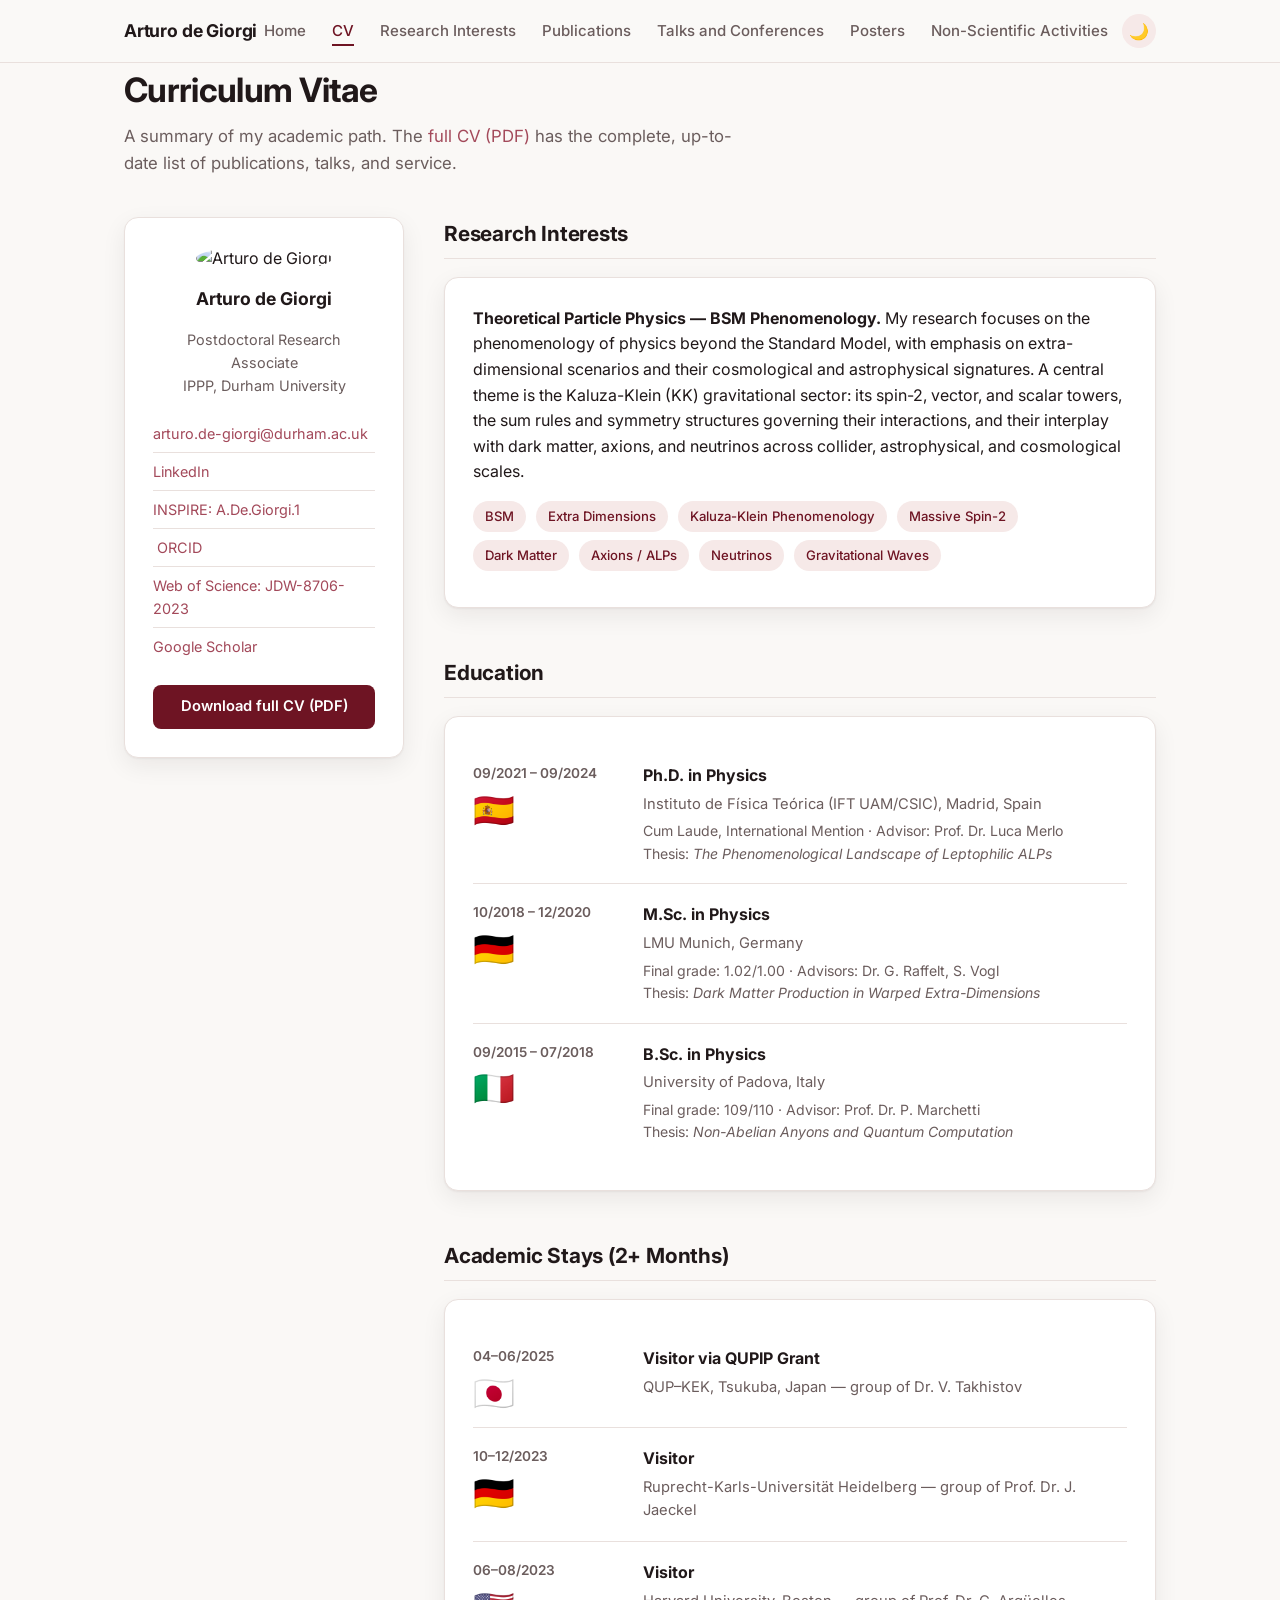
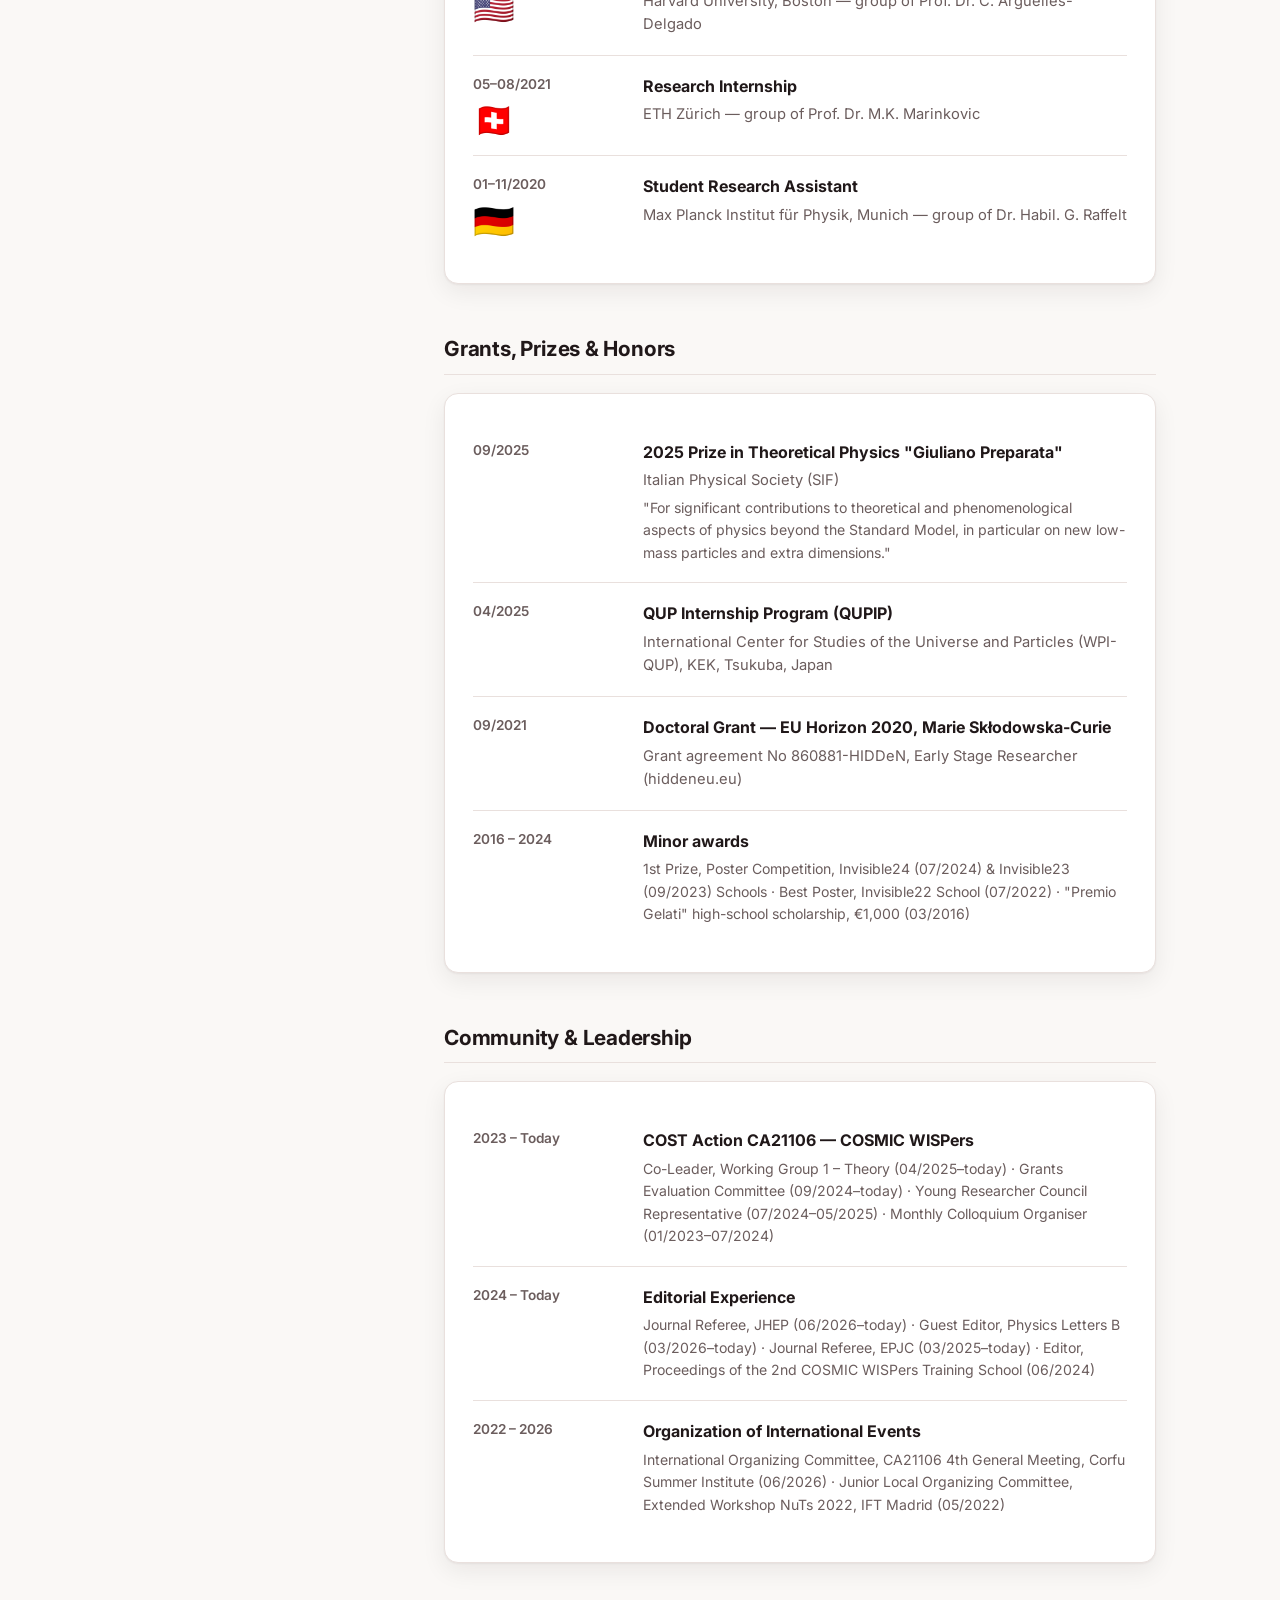
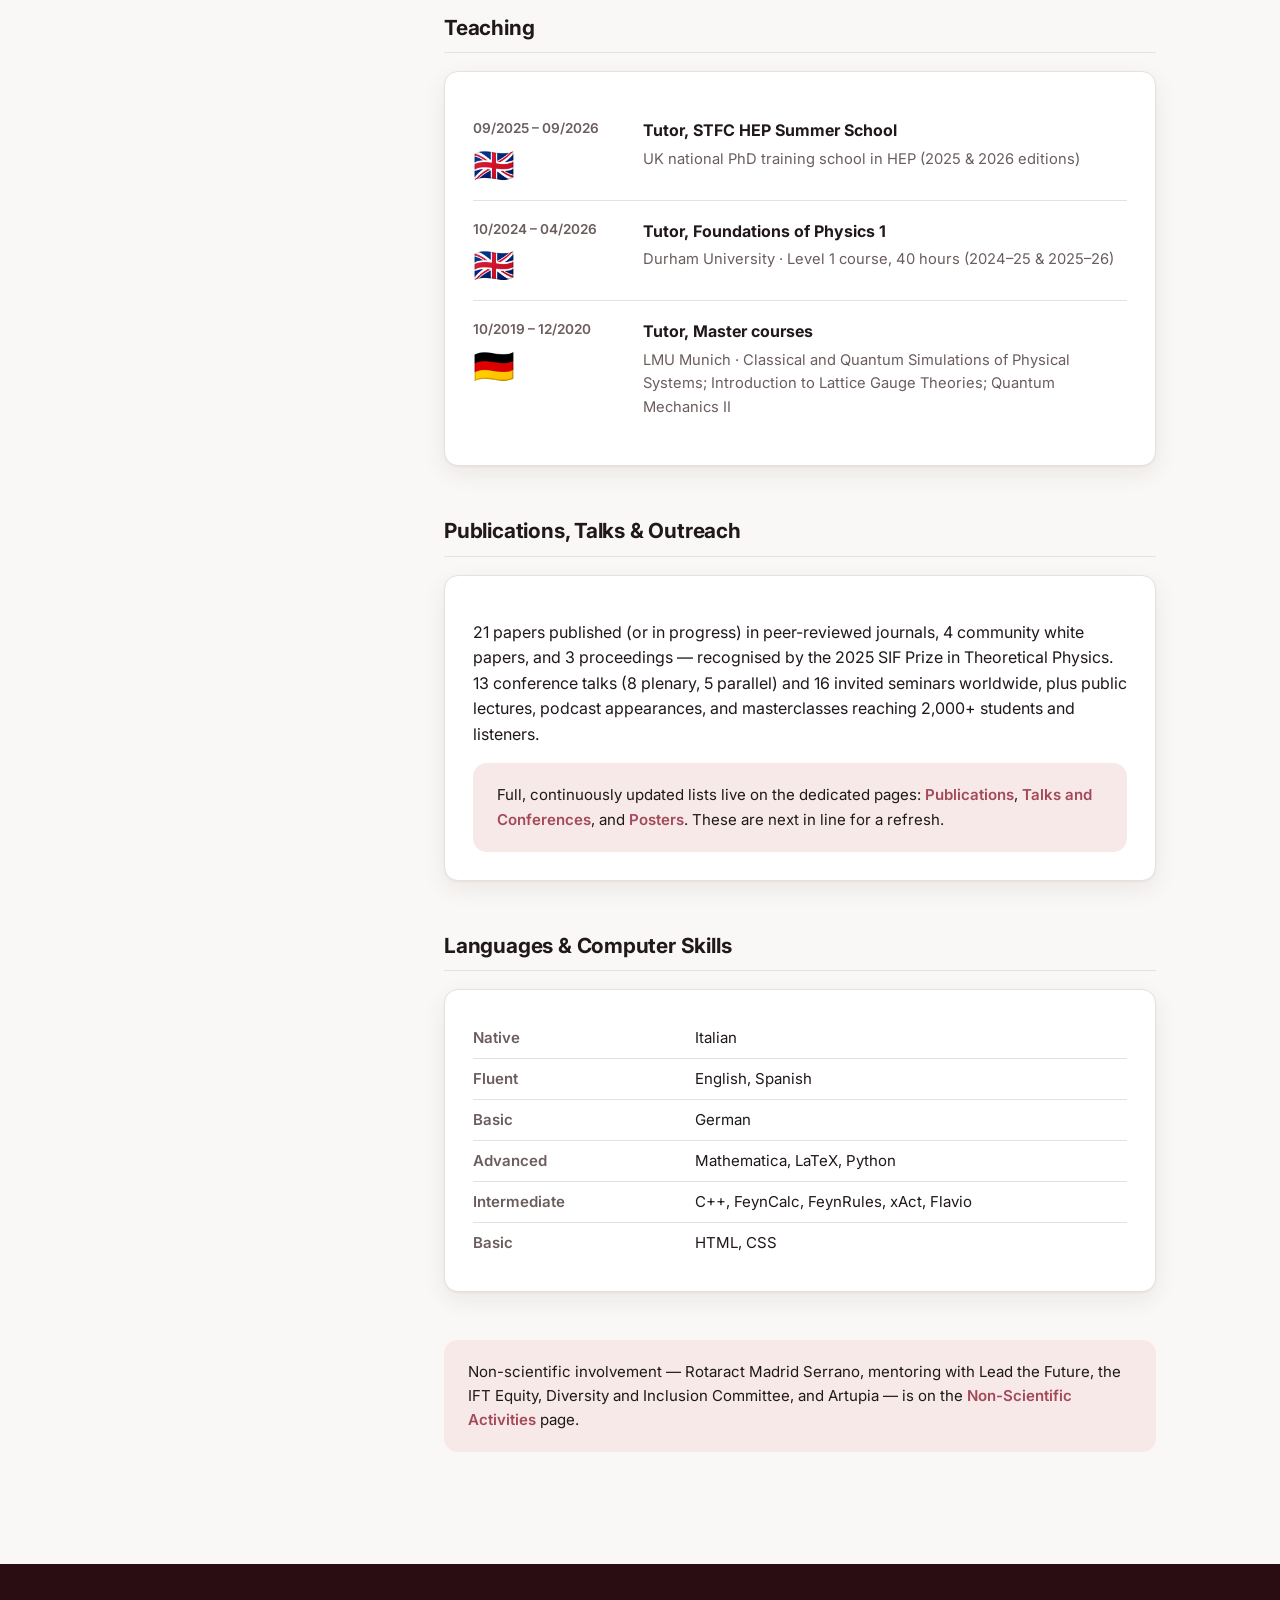
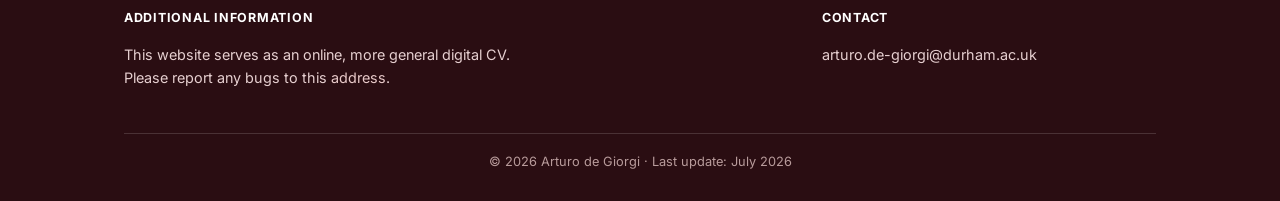
==== cv.html @ 3b22f006 "Website 2.0" ====
<!DOCTYPE html>
<html lang="en">
<head>
	<meta charset="utf-8">
	<script>(function(){try{var t=localStorage.getItem('theme')||(window.matchMedia('(prefers-color-scheme: dark)').matches?'dark':'light');document.documentElement.setAttribute('data-theme',t);}catch(e){}})();</script>
	<meta http-equiv="X-UA-Compatible" content="IE=edge">
	<meta name="viewport" content="width=device-width, initial-scale=1">
	<title>CV — Arturo de Giorgi</title>

	<link rel="preconnect" href="https://fonts.googleapis.com">
	<link rel="preconnect" href="https://fonts.gstatic.com" crossorigin>
	<link href="https://fonts.googleapis.com/css2?family=Inter:wght@400;500;600;700&display=swap" rel="stylesheet">
	<link href="./main.css" type="text/css" rel="stylesheet">
	<script src="https://kit.fontawesome.com/568a2adcad.js" crossorigin="anonymous"></script>
</head>

<body>
	<header class="site-header">
		<nav class="nav">
			<a class="nav-brand" href="./index.html">Arturo de Giorgi</a>
			<div class="nav-right">
				<ul class="nav-links">
					<li><a href="./index.html">Home</a></li>
					<li><a class="active" href="./cv.html">CV</a></li>
					<li><a href="./research_interests.html">Research Interests</a></li>
					<li><a href="./publications.html">Publications</a></li>
					<li><a href="./talks.html">Talks and Conferences</a></li>
					<li><a href="./posters.html">Posters</a></li>
					<li><a href="./hobbies.html">Non-Scientific Activities</a></li>
				</ul>
				<button class="theme-toggle" type="button" aria-label="Toggle dark mode">🌙</button>
				<button class="nav-toggle" type="button" aria-label="Toggle navigation">
					<span></span><span></span><span></span>
				</button>
			</div>
		</nav>
	</header>

	<main class="container">
		<h1 class="page-title">Curriculum Vitae</h1>
		<p class="page-subtitle">A summary of my academic path. The <a href="./Files/CV_deGiorgi.pdf" target="_blank" rel="noopener">full CV (PDF)</a> has the complete, up-to-date list of publications, talks, and service.</p>

		<div class="cv-layout">
			<!-- Sidebar -->
			<aside class="cv-sidebar">
				<div class="card">
					<img class="cv-sidebar-photo" src="./Images/deGiorgi_web.jpg" alt="Arturo de Giorgi">
					<h3>Arturo de Giorgi</h3>
					<p class="role">Postdoctoral Research Associate<br>IPPP, Durham University</p>
					<ul class="cv-links">
						<li><i class="fas fa-envelope" aria-hidden="true"></i> <a href="mailto:arturo.de-giorgi@durham.ac.uk">arturo.de-giorgi@durham.ac.uk</a></li>
						<li><i class="fab fa-linkedin-in" aria-hidden="true"></i> <a href="https://www.linkedin.com/in/arturo-de-giorgi-8a6711121/" target="_blank" rel="noopener">LinkedIn</a></li>
						<li><i class="fas fa-seedling" aria-hidden="true"></i> <a href="https://inspirehep.net/authors/1838021" target="_blank" rel="noopener">INSPIRE: A.De.Giorgi.1</a></li>
						<li><img src="https://orcid.org/sites/default/files/images/orcid_16x16.png" alt="" style="width:1em;vertical-align:-1px;"> <a href="https://orcid.org/0000-0002-9260-5466" target="_blank" rel="noopener me">ORCID</a></li>
						<li><a href="https://www.webofscience.com/wos/author/record/JDW-8706-2023" target="_blank" rel="noopener">Web of Science: JDW-8706-2023</a></li>
						<li><i class="fas fa-graduation-cap" aria-hidden="true"></i> <a href="https://scholar.google.com/citations?user=iUJl0fgAAAAJ&hl=it&oi=ao" target="_blank" rel="noopener">Google Scholar</a></li>
					</ul>
					<a class="btn" href="./Files/CV_deGiorgi.pdf" target="_blank" rel="noopener" style="width:100%;">Download full CV (PDF)</a>
				</div>
			</aside>

			<!-- Main content -->
			<div>
				<section class="section">
					<h2 class="section-title">Research Interests</h2>
					<div class="card prose">
						<p><strong>Theoretical Particle Physics — BSM Phenomenology.</strong> My research focuses on the phenomenology of physics beyond the Standard Model, with emphasis on extra-dimensional scenarios and their cosmological and astrophysical signatures. A central theme is the Kaluza-Klein (KK) gravitational sector: its spin-2, vector, and scalar towers, the sum rules and symmetry structures governing their interactions, and their interplay with dark matter, axions, and neutrinos across collider, astrophysical, and cosmological scales.</p>
						<div>
							<span class="keyword-chip">BSM</span>
							<span class="keyword-chip">Extra Dimensions</span>
							<span class="keyword-chip">Kaluza-Klein Phenomenology</span>
							<span class="keyword-chip">Massive Spin-2</span>
							<span class="keyword-chip">Dark Matter</span>
							<span class="keyword-chip">Axions / ALPs</span>
							<span class="keyword-chip">Neutrinos</span>
							<span class="keyword-chip">Gravitational Waves</span>
						</div>
					</div>
				</section>

				<section class="section">
					<h2 class="section-title">Education</h2>
					<div class="card">
						<div class="entry">
							<div class="entry-date">09/2021 – 09/2024<span class="entry-flag-big" title="Spain">🇪🇸</span></div>
							<div>
								<p class="entry-title">Ph.D. in Physics</p>
								<p class="entry-org">Instituto de Física Teórica (IFT UAM/CSIC), Madrid, Spain</p>
								<p class="entry-meta">Cum Laude, International Mention · Advisor: Prof. Dr. Luca Merlo<br>Thesis: <em>The Phenomenological Landscape of Leptophilic ALPs</em></p>
							</div>
						</div>
						<div class="entry">
							<div class="entry-date">10/2018 – 12/2020<span class="entry-flag-big" title="Germany">🇩🇪</span></div>
							<div>
								<p class="entry-title">M.Sc. in Physics</p>
								<p class="entry-org">LMU Munich, Germany</p>
								<p class="entry-meta">Final grade: 1.02/1.00 · Advisors: Dr. G. Raffelt, S. Vogl<br>Thesis: <em>Dark Matter Production in Warped Extra-Dimensions</em></p>
							</div>
						</div>
						<div class="entry">
							<div class="entry-date">09/2015 – 07/2018<span class="entry-flag-big" title="Italy">🇮🇹</span></div>
							<div>
								<p class="entry-title">B.Sc. in Physics</p>
								<p class="entry-org">University of Padova, Italy</p>
								<p class="entry-meta">Final grade: 109/110 · Advisor: Prof. Dr. P. Marchetti<br>Thesis: <em>Non-Abelian Anyons and Quantum Computation</em></p>
							</div>
						</div>
					</div>
				</section>

				<section class="section">
					<h2 class="section-title">Academic Stays (2+ Months)</h2>
					<div class="card">
						<div class="entry">
							<div class="entry-date">04–06/2025<span class="entry-flag-big" title="Japan">🇯🇵</span></div>
							<div><p class="entry-title">Visitor via QUPIP Grant</p><p class="entry-org">QUP–KEK, Tsukuba, Japan — group of Dr. V. Takhistov</p></div>
						</div>
						<div class="entry">
							<div class="entry-date">10–12/2023<span class="entry-flag-big" title="Germany">🇩🇪</span></div>
							<div><p class="entry-title">Visitor</p><p class="entry-org">Ruprecht-Karls-Universität Heidelberg — group of Prof. Dr. J. Jaeckel</p></div>
						</div>
						<div class="entry">
							<div class="entry-date">06–08/2023<span class="entry-flag-big" title="United States">🇺🇸</span></div>
							<div><p class="entry-title">Visitor</p><p class="entry-org">Harvard University, Boston — group of Prof. Dr. C. Argüelles-Delgado</p></div>
						</div>
						<div class="entry">
							<div class="entry-date">05–08/2021<span class="entry-flag-big" title="Switzerland">🇨🇭</span></div>
							<div><p class="entry-title">Research Internship</p><p class="entry-org">ETH Zürich — group of Prof. Dr. M.K. Marinkovic</p></div>
						</div>
						<div class="entry">
							<div class="entry-date">01–11/2020<span class="entry-flag-big" title="Germany">🇩🇪</span></div>
							<div><p class="entry-title">Student Research Assistant</p><p class="entry-org">Max Planck Institut für Physik, Munich — group of Dr. Habil. G. Raffelt</p></div>
						</div>
					</div>
				</section>

				<section class="section">
					<h2 class="section-title">Grants, Prizes &amp; Honors</h2>
					<div class="card">
						<div class="entry">
							<div class="entry-date">09/2025</div>
							<div>
								<p class="entry-title">2025 Prize in Theoretical Physics "Giuliano Preparata"</p>
								<p class="entry-org">Italian Physical Society (SIF)</p>
								<p class="entry-meta">"For significant contributions to theoretical and phenomenological aspects of physics beyond the Standard Model, in particular on new low-mass particles and extra dimensions."</p>
							</div>
						</div>
						<div class="entry">
							<div class="entry-date">04/2025</div>
							<div><p class="entry-title">QUP Internship Program (QUPIP)</p><p class="entry-org">International Center for Studies of the Universe and Particles (WPI-QUP), KEK, Tsukuba, Japan</p></div>
						</div>
						<div class="entry">
							<div class="entry-date">09/2021</div>
							<div><p class="entry-title">Doctoral Grant — EU Horizon 2020, Marie Skłodowska-Curie</p><p class="entry-org">Grant agreement No 860881-HIDDeN, Early Stage Researcher (hiddeneu.eu)</p></div>
						</div>
						<div class="entry">
							<div class="entry-date">2016 – 2024</div>
							<div>
								<p class="entry-title">Minor awards</p>
								<p class="entry-meta">1st Prize, Poster Competition, Invisible24 (07/2024) &amp; Invisible23 (09/2023) Schools · Best Poster, Invisible22 School (07/2022) · "Premio Gelati" high-school scholarship, €1,000 (03/2016)</p>
							</div>
						</div>
					</div>
				</section>

				<section class="section">
					<h2 class="section-title">Community &amp; Leadership</h2>
					<div class="card">
						<div class="entry">
							<div class="entry-date">2023 – Today</div>
							<div>
								<p class="entry-title">COST Action CA21106 — COSMIC WISPers</p>
								<p class="entry-meta">Co-Leader, Working Group 1 – Theory (04/2025–today) · Grants Evaluation Committee (09/2024–today) · Young Researcher Council Representative (07/2024–05/2025) · Monthly Colloquium Organiser (01/2023–07/2024)</p>
							</div>
						</div>
						<div class="entry">
							<div class="entry-date">2024 – Today</div>
							<div>
								<p class="entry-title">Editorial Experience</p>
								<p class="entry-meta">Journal Referee, JHEP (06/2026–today) · Guest Editor, Physics Letters B (03/2026–today) · Journal Referee, EPJC (03/2025–today) · Editor, Proceedings of the 2nd COSMIC WISPers Training School (06/2024)</p>
							</div>
						</div>
						<div class="entry">
							<div class="entry-date">2022 – 2026</div>
							<div>
								<p class="entry-title">Organization of International Events</p>
								<p class="entry-meta">International Organizing Committee, CA21106 4th General Meeting, Corfu Summer Institute (06/2026) · Junior Local Organizing Committee, Extended Workshop NuTs 2022, IFT Madrid (05/2022)</p>
							</div>
						</div>
					</div>
				</section>

				<section class="section">
					<h2 class="section-title">Teaching</h2>
					<div class="card">
						<div class="entry">
							<div class="entry-date">09/2025 – 09/2026<span class="entry-flag-big" title="United Kingdom">🇬🇧</span></div>
							<div><p class="entry-title">Tutor, STFC HEP Summer School</p><p class="entry-org">UK national PhD training school in HEP (2025 &amp; 2026 editions)</p></div>
						</div>
						<div class="entry">
							<div class="entry-date">10/2024 – 04/2026<span class="entry-flag-big" title="United Kingdom">🇬🇧</span></div>
							<div><p class="entry-title">Tutor, Foundations of Physics 1</p><p class="entry-org">Durham University · Level 1 course, 40 hours (2024–25 &amp; 2025–26)</p></div>
						</div>
						<div class="entry">
							<div class="entry-date">10/2019 – 12/2020<span class="entry-flag-big" title="Germany">🇩🇪</span></div>
							<div><p class="entry-title">Tutor, Master courses</p><p class="entry-org">LMU Munich · Classical and Quantum Simulations of Physical Systems; Introduction to Lattice Gauge Theories; Quantum Mechanics II</p></div>
						</div>
					</div>
				</section>

				<section class="section">
					<h2 class="section-title">Publications, Talks &amp; Outreach</h2>
					<div class="card">
						<p class="prose" style="margin-bottom:16px;">21 papers published (or in progress) in peer-reviewed journals, 4 community white papers, and 3 proceedings — recognised by the 2025 SIF Prize in Theoretical Physics. 13 conference talks (8 plenary, 5 parallel) and 16 invited seminars worldwide, plus public lectures, podcast appearances, and masterclasses reaching 2,000+ students and listeners.</p>
						<div class="callout">
							Full, continuously updated lists live on the dedicated pages: <a href="./publications.html">Publications</a>, <a href="./talks.html">Talks and Conferences</a>, and <a href="./posters.html">Posters</a>. These are next in line for a refresh.
						</div>
					</div>
				</section>

				<section class="section">
					<h2 class="section-title">Languages &amp; Computer Skills</h2>
					<div class="card">
						<table class="fact-table">
							<tr><td>Native</td><td>Italian</td></tr>
							<tr><td>Fluent</td><td>English, Spanish</td></tr>
							<tr><td>Basic</td><td>German</td></tr>
							<tr><td>Advanced</td><td>Mathematica, LaTeX, Python</td></tr>
							<tr><td>Intermediate</td><td>C++, FeynCalc, FeynRules, xAct, Flavio</td></tr>
							<tr><td>Basic</td><td>HTML, CSS</td></tr>
						</table>
					</div>
				</section>

				<section class="section">
					<div class="callout">
						Non-scientific involvement — Rotaract Madrid Serrano, mentoring with Lead the Future, the IFT Equity, Diversity and Inclusion Committee, and Artupia — is on the <a href="./hobbies.html">Non-Scientific Activities</a> page.
					</div>
				</section>
			</div>
		</div>
	</main>

	<footer class="site-footer">
		<div class="container">
			<div class="footer-grid">
				<div>
					<h6>Additional Information</h6>
					<p>This website serves as an online, more general digital CV.<br>Please report any bugs to this <a href="mailto:arturo.de-giorgi@durham.ac.uk">address</a>.</p>
				</div>
				<div>
					<h6>Contact</h6>
					<p>arturo.de-giorgi@durham.ac.uk</p>
				</div>
			</div>
			<div class="footer-bottom">
				© 2026 Arturo de Giorgi · Last update: July 2026
			</div>
		</div>
	</footer>

	<script src="./script.js"></script>
</body>
</html>
---- main.css ----
/* ============================================================
   main.css — shared stylesheet for the whole site.
   Palette: dark, elegant oxblood/wine red on a warm ivory base.
   ============================================================ */

:root {
  --bg: #faf8f6;
  --surface: #ffffff;
  --text: #201819;
  --text-muted: #6b5d5d;
  --border: #e9e0dd;
  --accent: #6e1423;
  --accent-2: #a3495a;
  --accent-soft: #f6e9e8;
  --footer-bg: #2a0d12;
  --footer-text: #e6cfd0;
  --header-bg: rgba(250, 249, 247, 0.92);
  --radius: 14px;
  --shadow: 0 1px 2px rgba(30, 15, 15, 0.05), 0 8px 24px rgba(30, 15, 15, 0.07);
  --max-width: 1080px;
  --font: "Inter", -apple-system, BlinkMacSystemFont, "Segoe UI", Roboto, Helvetica, Arial, sans-serif;
}

/* Dark mode — same oxblood identity, inverted surfaces, brighter accent for contrast */
[data-theme="dark"] {
  --bg: #18110f;
  --surface: #251c1a;
  --text: #f2e8e6;
  --text-muted: #b9a5a2;
  --border: #3d2c2a;
  --accent: #cf4d63;
  --accent-2: #dd8c96;
  --accent-soft: #3a2428;
  --footer-bg: #0d0908;
  --footer-text: #d9b8ba;
  --header-bg: rgba(24, 17, 15, 0.92);
  --shadow: 0 1px 2px rgba(0, 0, 0, 0.5), 0 8px 24px rgba(0, 0, 0, 0.55);
}

* {
  box-sizing: border-box;
}

html {
  scroll-behavior: smooth;
}

body {
  margin: 0;
  font-family: var(--font);
  background: var(--bg);
  color: var(--text);
  line-height: 1.6;
  -webkit-font-smoothing: antialiased;
  transition: background-color 0.2s ease, color 0.2s ease;
}

a {
  color: var(--accent-2);
  text-decoration: none;
}
a:hover {
  color: var(--accent);
  text-decoration: underline;
}

img {
  max-width: 100%;
}

.container {
  max-width: var(--max-width);
  margin: 0 auto;
  padding: 0 24px;
}

/* ---------------- Header / Nav ---------------- */
.site-header {
  position: sticky;
  top: 0;
  z-index: 50;
  background: var(--header-bg);
  backdrop-filter: saturate(180%) blur(8px);
  border-bottom: 1px solid var(--border);
}

.nav-right {
  display: flex;
  align-items: center;
  gap: 14px;
}

.theme-toggle {
  background: var(--accent-soft);
  color: var(--accent);
  border: none;
  border-radius: 50%;
  width: 34px;
  height: 34px;
  font-size: 1rem;
  cursor: pointer;
  display: flex;
  align-items: center;
  justify-content: center;
  transition: background-color 0.2s ease;
}
.theme-toggle:hover {
  background: var(--accent);
  color: #fff;
}

.nav {
  display: flex;
  align-items: center;
  justify-content: space-between;
  max-width: var(--max-width);
  margin: 0 auto;
  padding: 14px 24px;
}

.nav-brand {
  font-weight: 700;
  font-size: 1.1rem;
  color: var(--text);
  letter-spacing: -0.01em;
}
.nav-brand:hover {
  color: var(--accent);
  text-decoration: none;
}

.nav-toggle {
  display: none;
  background: none;
  border: none;
  cursor: pointer;
  padding: 6px;
}
.nav-toggle span {
  display: block;
  width: 22px;
  height: 2px;
  background: var(--text);
  margin: 4px 0;
  transition: transform 0.2s ease, opacity 0.2s ease;
}

.nav-links {
  display: flex;
  align-items: center;
  gap: 26px;
  list-style: none;
  margin: 0;
  padding: 0;
}

.nav-links a {
  color: var(--text-muted);
  font-size: 0.94rem;
  font-weight: 500;
  padding: 4px 0;
  border-bottom: 2px solid transparent;
}
.nav-links a:hover {
  color: var(--text);
  text-decoration: none;
}
.nav-links a.active {
  color: var(--accent);
  border-bottom-color: var(--accent);
}

@media (max-width: 800px) {
  .nav-toggle {
    display: block;
  }
  .nav-links {
    position: absolute;
    top: 100%;
    left: 0;
    right: 0;
    background: var(--surface);
    border-bottom: 1px solid var(--border);
    flex-direction: column;
    align-items: flex-start;
    gap: 0;
    max-height: 0;
    overflow: hidden;
    transition: max-height 0.25s ease;
  }
  .nav-links.open {
    max-height: 480px;
  }
  .nav-links li {
    width: 100%;
  }
  .nav-links a {
    display: block;
    width: 100%;
    padding: 14px 24px;
    border-bottom: 1px solid var(--border);
    border-left: 2px solid transparent;
  }
  .nav-links a.active {
    border-left-color: var(--accent);
    border-bottom-color: var(--border);
  }
}

/* ---------------- Page shell ---------------- */
main {
  padding: 48px 0 80px;
}

.page-title {
  font-size: 2.1rem;
  font-weight: 700;
  letter-spacing: -0.02em;
  margin: 0 0 6px;
}
.page-subtitle {
  color: var(--text-muted);
  font-size: 1.05rem;
  margin: 0 0 40px;
  max-width: 640px;
}

.section {
  margin-bottom: 48px;
}
.section-title {
  font-size: 1.3rem;
  font-weight: 700;
  letter-spacing: -0.01em;
  margin: 0 0 18px;
  padding-bottom: 8px;
  border-bottom: 1px solid var(--border);
}

.card {
  background: var(--surface);
  border: 1px solid var(--border);
  border-radius: var(--radius);
  box-shadow: var(--shadow);
  padding: 28px;
}

/* ---------------- Hero (Home) ---------------- */
.hero {
  display: grid;
  grid-template-columns: 220px 1fr;
  gap: 40px;
  align-items: start;
  margin-bottom: 56px;
}

.hero-photo {
  width: 200px;
  height: 200px;
  border-radius: 50%;
  object-fit: cover;
  border: 4px solid var(--surface);
  box-shadow: var(--shadow);
}

.hero-name {
  font-size: 2.3rem;
  font-weight: 700;
  letter-spacing: -0.02em;
  margin: 0 0 4px;
}
.hero-role {
  color: var(--accent-2);
  font-weight: 600;
  font-size: 1.05rem;
  margin: 0 0 18px;
}

.chip-list {
  display: flex;
  flex-wrap: wrap;
  gap: 10px;
  list-style: none;
  padding: 0;
  margin: 0 0 22px;
}
.chip-list li a,
.chip {
  display: inline-flex;
  align-items: center;
  gap: 6px;
  background: var(--accent-soft);
  color: var(--accent);
  border-radius: 999px;
  padding: 6px 14px;
  font-size: 0.86rem;
  font-weight: 500;
}
.chip-list li a:hover {
  background: var(--accent);
  color: #fff;
  text-decoration: none;
}

.btn {
  display: inline-block;
  background: var(--accent);
  color: #fff;
  padding: 10px 20px;
  border-radius: 8px;
  font-weight: 600;
  font-size: 0.92rem;
}
.btn:hover {
  background: var(--text);
  color: #fff;
  text-decoration: none;
}
.btn-outline {
  background: transparent;
  color: var(--accent);
  border: 1px solid var(--accent);
}
.btn-outline:hover {
  background: var(--accent);
  color: #fff;
}

/* ---------------- News strip (Home) ---------------- */
.news-strip {
  display: flex;
  gap: 14px;
  overflow-x: auto;
  padding: 4px 2px 16px;
  margin-bottom: 4px;
  scroll-snap-type: x proximity;
}
.news-item {
  flex: 0 0 auto;
  width: 250px;
  background: var(--surface);
  border: 1px solid var(--border);
  border-radius: 12px;
  padding: 14px 16px;
  box-shadow: var(--shadow);
  scroll-snap-align: start;
}
.news-date {
  color: var(--accent-2);
  font-weight: 700;
  font-size: 0.72rem;
  text-transform: uppercase;
  letter-spacing: 0.05em;
  margin: 0 0 6px;
}
.news-text {
  font-size: 0.88rem;
  line-height: 1.45;
  margin: 0;
}

@media (max-width: 680px) {
  .hero {
    grid-template-columns: 1fr;
    text-align: center;
  }
  .hero-photo {
    margin: 0 auto;
  }
  .chip-list {
    justify-content: center;
  }
}

/* Keyword chips (research interests) */
.keyword-chip {
  display: inline-block;
  background: var(--accent-soft);
  color: var(--accent);
  border-radius: 999px;
  padding: 5px 12px;
  font-size: 0.82rem;
  font-weight: 500;
  margin: 0 6px 8px 0;
}

/* ---------------- Journey timeline (replaces the old map) ---------------- */
.journey {
  list-style: none;
  margin: 0;
  padding: 0;
  position: relative;
}
.journey::before {
  content: "";
  position: absolute;
  left: 27px;
  top: 8px;
  bottom: 8px;
  width: 2px;
  background: var(--border);
}
.journey-item {
  display: flex;
  gap: 20px;
  position: relative;
  padding-bottom: 28px;
}
.journey-item:last-child {
  padding-bottom: 0;
}
.journey-flag {
  flex: 0 0 56px;
  width: 56px;
  height: 56px;
  border-radius: 50%;
  background: var(--surface);
  border: 2px solid var(--accent);
  display: flex;
  align-items: center;
  justify-content: center;
  font-size: 1.6rem;
  box-shadow: var(--shadow);
  z-index: 1;
}
.journey-body {
  flex: 1;
  background: var(--surface);
  border: 1px solid var(--border);
  border-radius: var(--radius);
  padding: 14px 20px;
  box-shadow: var(--shadow);
}
.journey-date {
  color: var(--accent-2);
  font-weight: 700;
  font-size: 0.76rem;
  text-transform: uppercase;
  letter-spacing: 0.05em;
  margin: 0 0 4px;
}
.journey-place {
  font-weight: 700;
  font-size: 1.02rem;
  margin: 0 0 3px;
}
.journey-desc {
  color: var(--text-muted);
  font-size: 0.9rem;
  margin: 0;
}
.journey-item.current .journey-flag {
  background: var(--accent);
  border-color: var(--accent);
}
.journey-current-badge {
  display: inline-block;
  background: var(--accent);
  color: #fff;
  font-size: 0.68rem;
  font-weight: 700;
  letter-spacing: 0.04em;
  text-transform: uppercase;
  border-radius: 999px;
  padding: 2px 9px;
  margin-left: 8px;
  vertical-align: middle;
}
.map-note {
  color: var(--text-muted);
  font-size: 0.88rem;
  margin-top: 10px;
}
@media (max-width: 560px) {
  .journey-flag {
    flex-basis: 44px;
    width: 44px;
    height: 44px;
    font-size: 1.25rem;
  }
  .journey::before {
    left: 21px;
  }
}

/* ---------------- Journey + footprint two-column layout ---------------- */
.journey-grid {
  display: grid;
  grid-template-columns: 1.15fr 1fr;
  gap: 32px;
  align-items: start;
}
@media (max-width: 860px) {
  .journey-grid {
    grid-template-columns: 1fr;
  }
}

.bubble-panel {
  background: var(--surface);
  border: 1px solid var(--border);
  border-radius: var(--radius);
  box-shadow: var(--shadow);
  padding: 24px;
  position: sticky;
  top: 90px;
}
@media (max-width: 860px) {
  .bubble-panel {
    position: static;
  }
}
.bubble-panel h3 {
  margin: 0 0 4px;
  font-size: 1.05rem;
  font-weight: 700;
}
.bubble-caption {
  color: var(--text-muted);
  font-size: 0.85rem;
  margin: 0 0 20px;
}
.bubble-cloud {
  display: flex;
  flex-wrap: wrap;
  align-items: center;
  justify-content: center;
  gap: 12px;
  padding: 6px 0 4px;
}
.bubble {
  border-radius: 50%;
  display: flex;
  flex-direction: column;
  align-items: center;
  justify-content: center;
  color: #fff;
  text-align: center;
  box-shadow: var(--shadow);
  flex-shrink: 0;
}
.bubble-flag {
  font-size: 1.2em;
  line-height: 1;
}
.bubble-count {
  font-size: 0.7rem;
  font-weight: 700;
  opacity: 0.9;
  margin-top: 1px;
}
.bubble-footnote {
  color: var(--text-muted);
  font-size: 0.8rem;
  margin: 18px 0 0;
}

/* ---------------- CV layout ---------------- */
.cv-layout {
  display: grid;
  grid-template-columns: 280px 1fr;
  gap: 40px;
  align-items: start;
}

.cv-sidebar {
  position: sticky;
  top: 90px;
}

.cv-sidebar .card {
  text-align: center;
}
.cv-sidebar-photo {
  width: 140px;
  height: 140px;
  border-radius: 50%;
  object-fit: cover;
  margin-bottom: 14px;
}
.cv-sidebar h3 {
  margin: 0 0 2px;
  font-size: 1.1rem;
}
.cv-sidebar .role {
  color: var(--text-muted);
  font-size: 0.9rem;
  margin-bottom: 18px;
}
.cv-links {
  list-style: none;
  padding: 0;
  margin: 0 0 20px;
  text-align: left;
}
.cv-links li {
  padding: 7px 0;
  border-bottom: 1px solid var(--border);
  font-size: 0.9rem;
}
.cv-links li:last-child {
  border-bottom: none;
}

@media (max-width: 900px) {
  .cv-layout {
    grid-template-columns: 1fr;
  }
  .cv-sidebar {
    position: static;
  }
}

/* Timeline entries (education, stays, teaching...) */
.entry {
  display: grid;
  grid-template-columns: 150px 1fr;
  gap: 20px;
  padding: 18px 0;
  border-bottom: 1px solid var(--border);
}
.entry:last-child {
  border-bottom: none;
}
.entry-date {
  display: flex;
  flex-direction: column;
  align-items: flex-start;
  gap: 8px;
  color: var(--text-muted);
  font-size: 0.85rem;
  font-weight: 600;
  white-space: nowrap;
}
.entry-title {
  margin: 0 0 4px;
  font-weight: 700;
  font-size: 1rem;
}
.entry-org {
  margin: 0;
  color: var(--text-muted);
  font-size: 0.92rem;
}
.entry-meta {
  margin: 4px 0 0;
  font-size: 0.88rem;
  color: var(--text-muted);
}
.entry-flag-big {
  font-size: 2.1rem;
  line-height: 1;
}
@media (max-width: 620px) {
  .entry-date {
    flex-direction: row;
    align-items: center;
    gap: 10px;
  }
  .entry-flag-big {
    font-size: 1.6rem;
  }
}
.section-intro {
  color: var(--text-muted);
  font-size: 0.92rem;
  margin: -10px 0 16px;
  max-width: 640px;
}

@media (max-width: 620px) {
  .entry {
    grid-template-columns: 1fr;
    gap: 4px;
  }
}

/* Simple two-column fact table (languages, skills) */
.fact-table {
  width: 100%;
  border-collapse: collapse;
}
.fact-table td {
  padding: 8px 0;
  border-bottom: 1px solid var(--border);
  font-size: 0.94rem;
  vertical-align: top;
}
.fact-table td:first-child {
  width: 34%;
  color: var(--text-muted);
  font-weight: 600;
}
.fact-table tr:last-child td {
  border-bottom: none;
}

.callout {
  background: var(--accent-soft);
  border-radius: var(--radius);
  padding: 20px 24px;
  font-size: 0.94rem;
}
.callout a {
  font-weight: 600;
}

.prose p {
  margin: 0 0 16px;
}
.prose p:last-child {
  margin-bottom: 0;
}

/* ---------------- Footer ---------------- */
.site-footer {
  background: var(--footer-bg);
  color: var(--footer-text);
  padding: 44px 0 28px;
  margin-top: 64px;
}
.site-footer h6 {
  text-transform: uppercase;
  letter-spacing: 0.06em;
  font-size: 0.78rem;
  color: #fff;
  margin: 0 0 10px;
}
.site-footer a {
  color: #e8c9c9;
}
.site-footer a:hover {
  color: #fff;
}
.footer-grid {
  display: grid;
  grid-template-columns: 2fr 1fr;
  gap: 30px;
  font-size: 0.9rem;
}
.footer-bottom {
  border-top: 1px solid rgba(255, 255, 255, 0.15);
  margin-top: 30px;
  padding-top: 18px;
  font-size: 0.8rem;
  color: #b89b9b;
  text-align: center;
}

@media (max-width: 620px) {
  .footer-grid {
    grid-template-columns: 1fr;
  }
}

/* ---------------- Topic cards (Research Interests) ---------------- */
.topic-card {
  display: grid;
  grid-template-columns: 140px 1fr;
  gap: 24px;
  align-items: start;
}
.topic-card img {
  width: 140px;
  height: 140px;
  object-fit: cover;
  border-radius: 10px;
}
@media (max-width: 620px) {
  .topic-card {
    grid-template-columns: 1fr;
  }
  .topic-card img {
    width: 100%;
    height: 160px;
  }
}

details.more {
  margin-top: 10px;
}
details.more summary {
  cursor: pointer;
  color: var(--accent-2);
  font-weight: 600;
  font-size: 0.9rem;
  list-style: none;
}
details.more summary::-webkit-details-marker {
  display: none;
}
details.more summary:hover {
  color: var(--accent);
}
details.more summary::after {
  content: " +";
}
details.more[open] summary::after {
  content: " -";
}
details.more p {
  margin-top: 10px;
}

/* ---------------- Publication / talk list items ---------------- */
.pub-list {
  list-style: none;
  margin: 0;
  padding: 0;
  counter-reset: pub;
}
.pub-item {
  padding: 18px 0;
  border-bottom: 1px solid var(--border);
}
.pub-item:last-child {
  border-bottom: none;
}
.pub-title {
  font-weight: 700;
  font-size: 0.98rem;
  margin: 0 0 4px;
}
.pub-authors {
  color: var(--text-muted);
  font-size: 0.88rem;
  margin: 0 0 4px;
}
.pub-meta {
  color: var(--text-muted);
  font-size: 0.86rem;
  margin: 0;
}
.pub-meta a {
  font-weight: 600;
}

/* Posters */
.poster-grid {
  display: grid;
  grid-template-columns: 1fr 1fr;
  gap: 24px;
}
.poster-grid embed {
  width: 100%;
  height: 560px;
  border-radius: 10px;
  border: 1px solid var(--border);
}
@media (max-width: 780px) {
  .poster-grid {
    grid-template-columns: 1fr;
  }
}
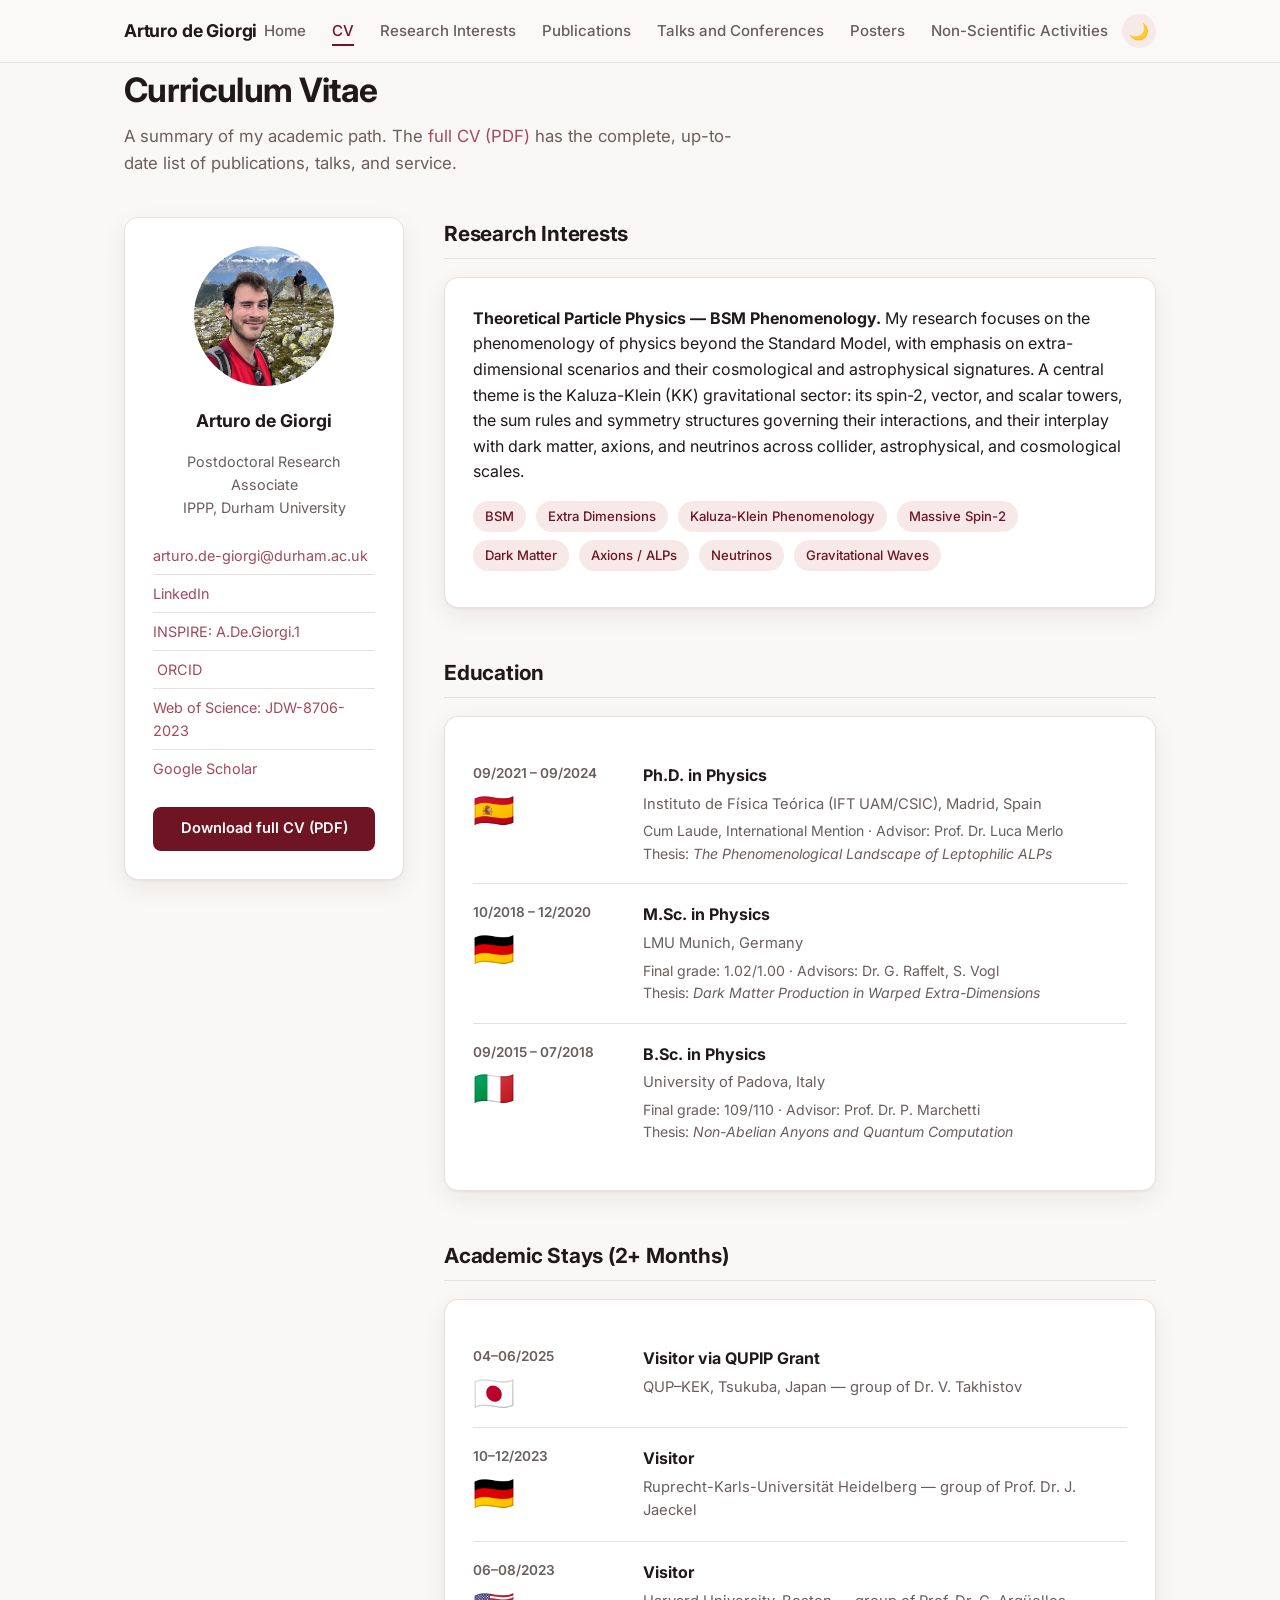
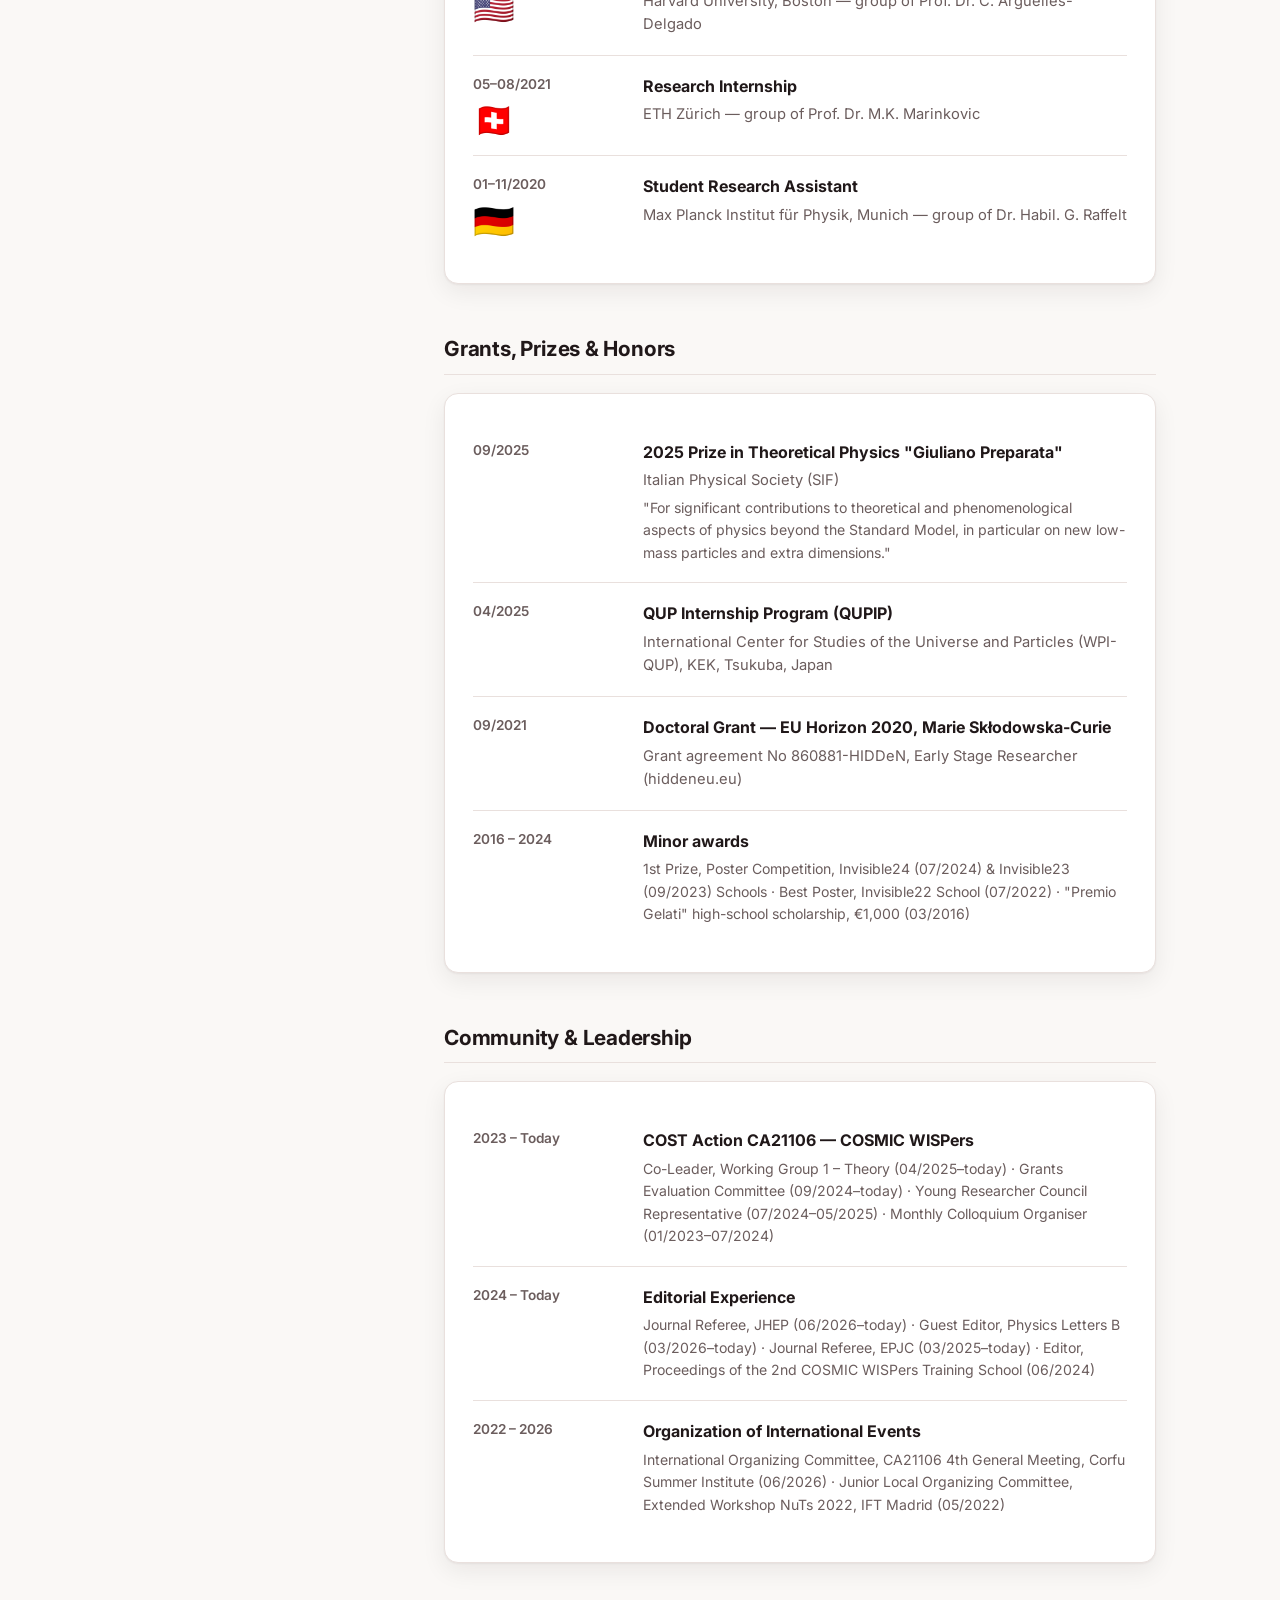
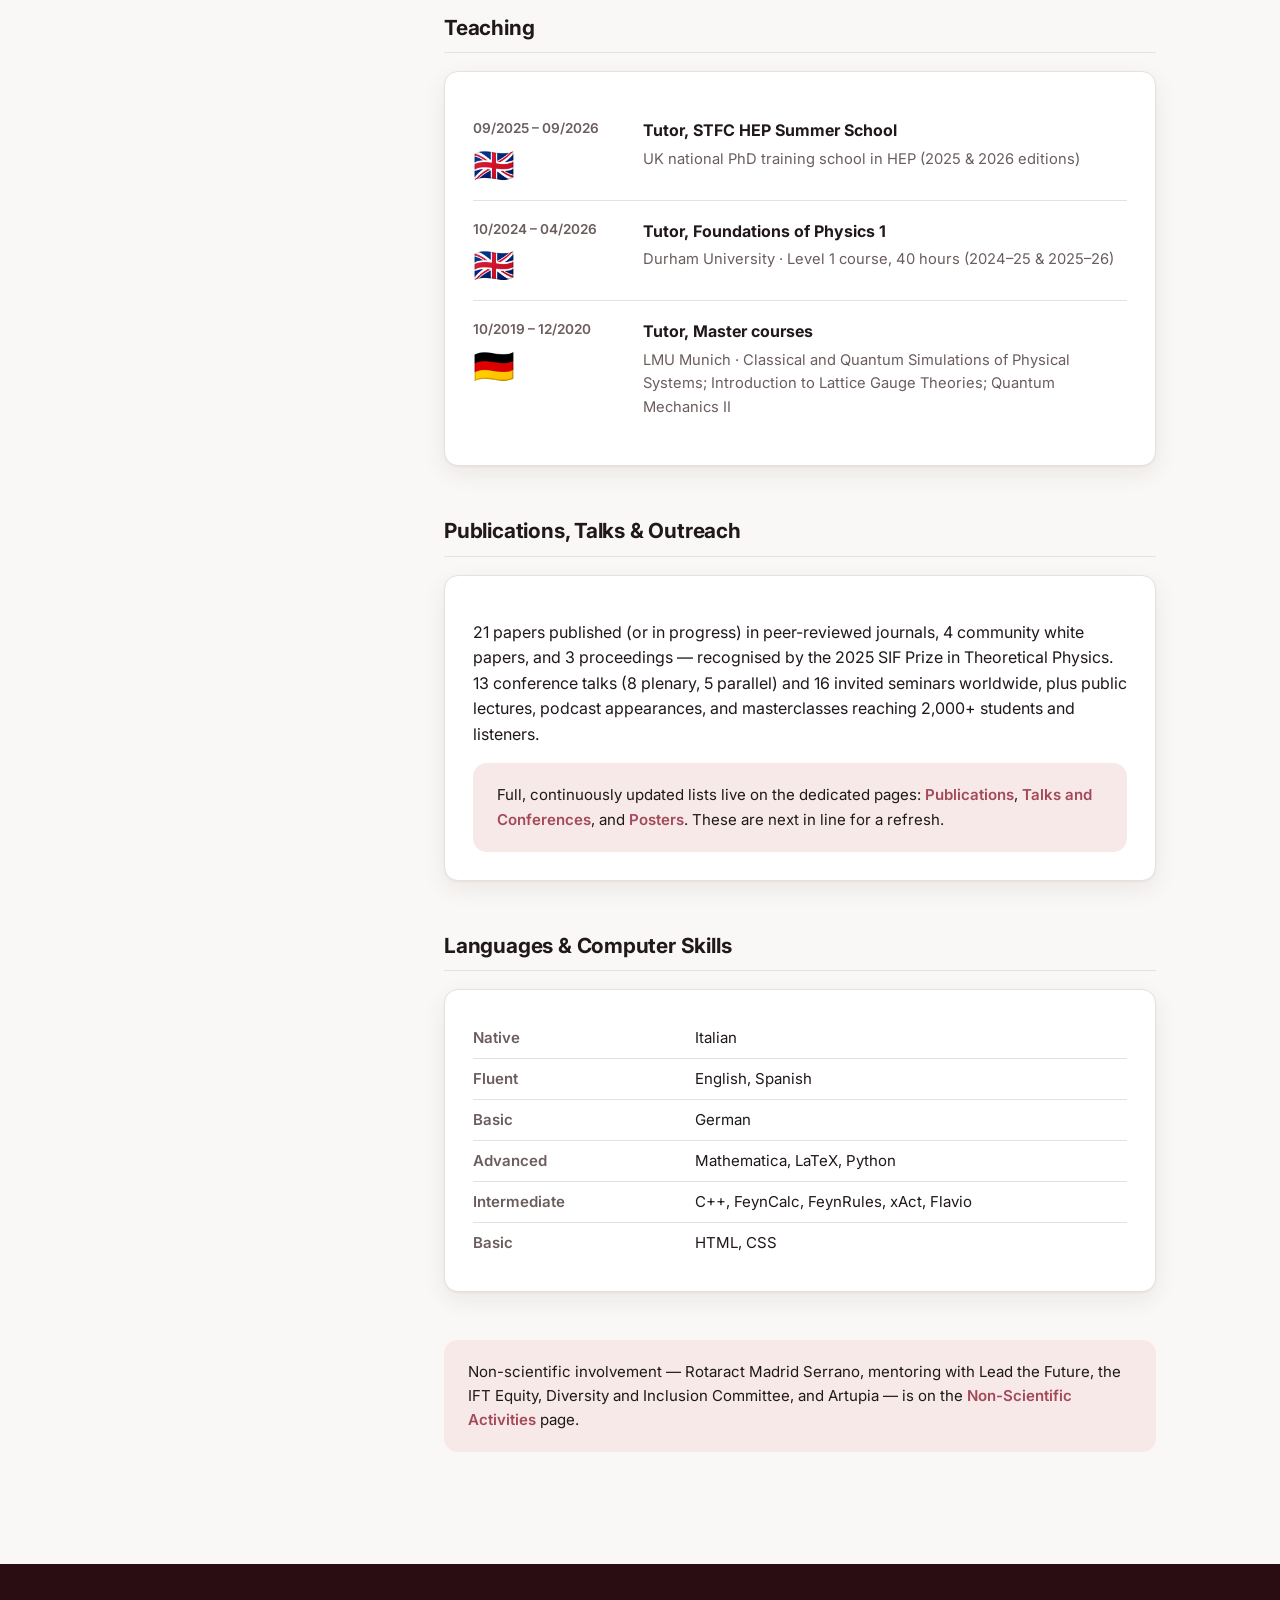
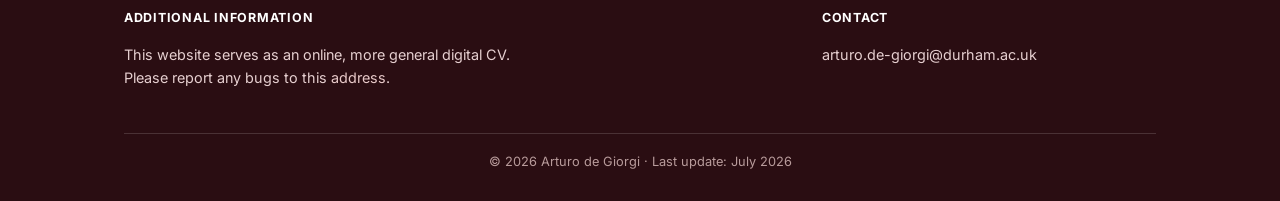
==== commit 35ed8b16: "Version 2.2" ====
--- a/cv.html
+++ b/cv.html
@@ -6,6 +6,26 @@
 	<meta http-equiv="X-UA-Compatible" content="IE=edge">
 	<meta name="viewport" content="width=device-width, initial-scale=1">
 	<title>CV — Arturo de Giorgi</title>
+	<meta name="description" content="Curriculum vitae of Arturo de Giorgi, Postdoctoral Research Associate at IPPP Durham University — education, academic stays, grants, teaching, publications, and talks.">
+	<link rel="canonical" href="https://arturodeg.eu/cv.html">
+
+	<link rel="icon" href="/favicon.ico" sizes="any">
+	<link rel="icon" type="image/png" sizes="32x32" href="./Images/favicon-32x32.png">
+	<link rel="icon" type="image/png" sizes="16x16" href="./Images/favicon-16x16.png">
+	<link rel="apple-touch-icon" href="./Images/apple-touch-icon.png">
+
+	<meta property="og:type" content="website">
+	<meta property="og:site_name" content="Arturo de Giorgi">
+	<meta property="og:url" content="https://arturodeg.eu/cv.html">
+	<meta property="og:title" content="CV — Arturo de Giorgi">
+	<meta property="og:description" content="Curriculum vitae of Arturo de Giorgi, Postdoctoral Research Associate at IPPP Durham University — education, academic stays, grants, teaching, publications, and talks.">
+	<meta property="og:image" content="https://arturodeg.eu/Images/deGiorgi_web.jpg">
+	<meta property="og:image:width" content="1906">
+	<meta property="og:image:height" content="1913">
+	<meta name="twitter:card" content="summary_large_image">
+	<meta name="twitter:title" content="CV — Arturo de Giorgi">
+	<meta name="twitter:description" content="Curriculum vitae of Arturo de Giorgi, Postdoctoral Research Associate at IPPP Durham University — education, academic stays, grants, teaching, publications, and talks.">
+	<meta name="twitter:image" content="https://arturodeg.eu/Images/deGiorgi_web.jpg">
 
 	<link rel="preconnect" href="https://fonts.googleapis.com">
 	<link rel="preconnect" href="https://fonts.gstatic.com" crossorigin>
--- a/main.css
+++ b/main.css
@@ -852,3 +852,24 @@
     grid-template-columns: 1fr;
   }
 }
+
+/* Co-authorship graph: hover a node to bring it forward (grow + bold label +
+   brighten its line to Arturo). No dimming of other nodes, no blur/shadow —
+   kept crisp. */
+#collab-graph .node-line {
+  transition: stroke-opacity 0.2s ease;
+}
+#collab-graph .node-wrap:hover .node-line {
+  stroke-opacity: 1;
+}
+#collab-graph .node-visual {
+  transform-box: fill-box;
+  transform-origin: center;
+  transition: transform 0.18s ease;
+}
+#collab-graph .node-wrap:hover .node-visual {
+  transform: scale(1.2);
+}
+#collab-graph .node-wrap:hover .node-label {
+  font-weight: 700;
+}
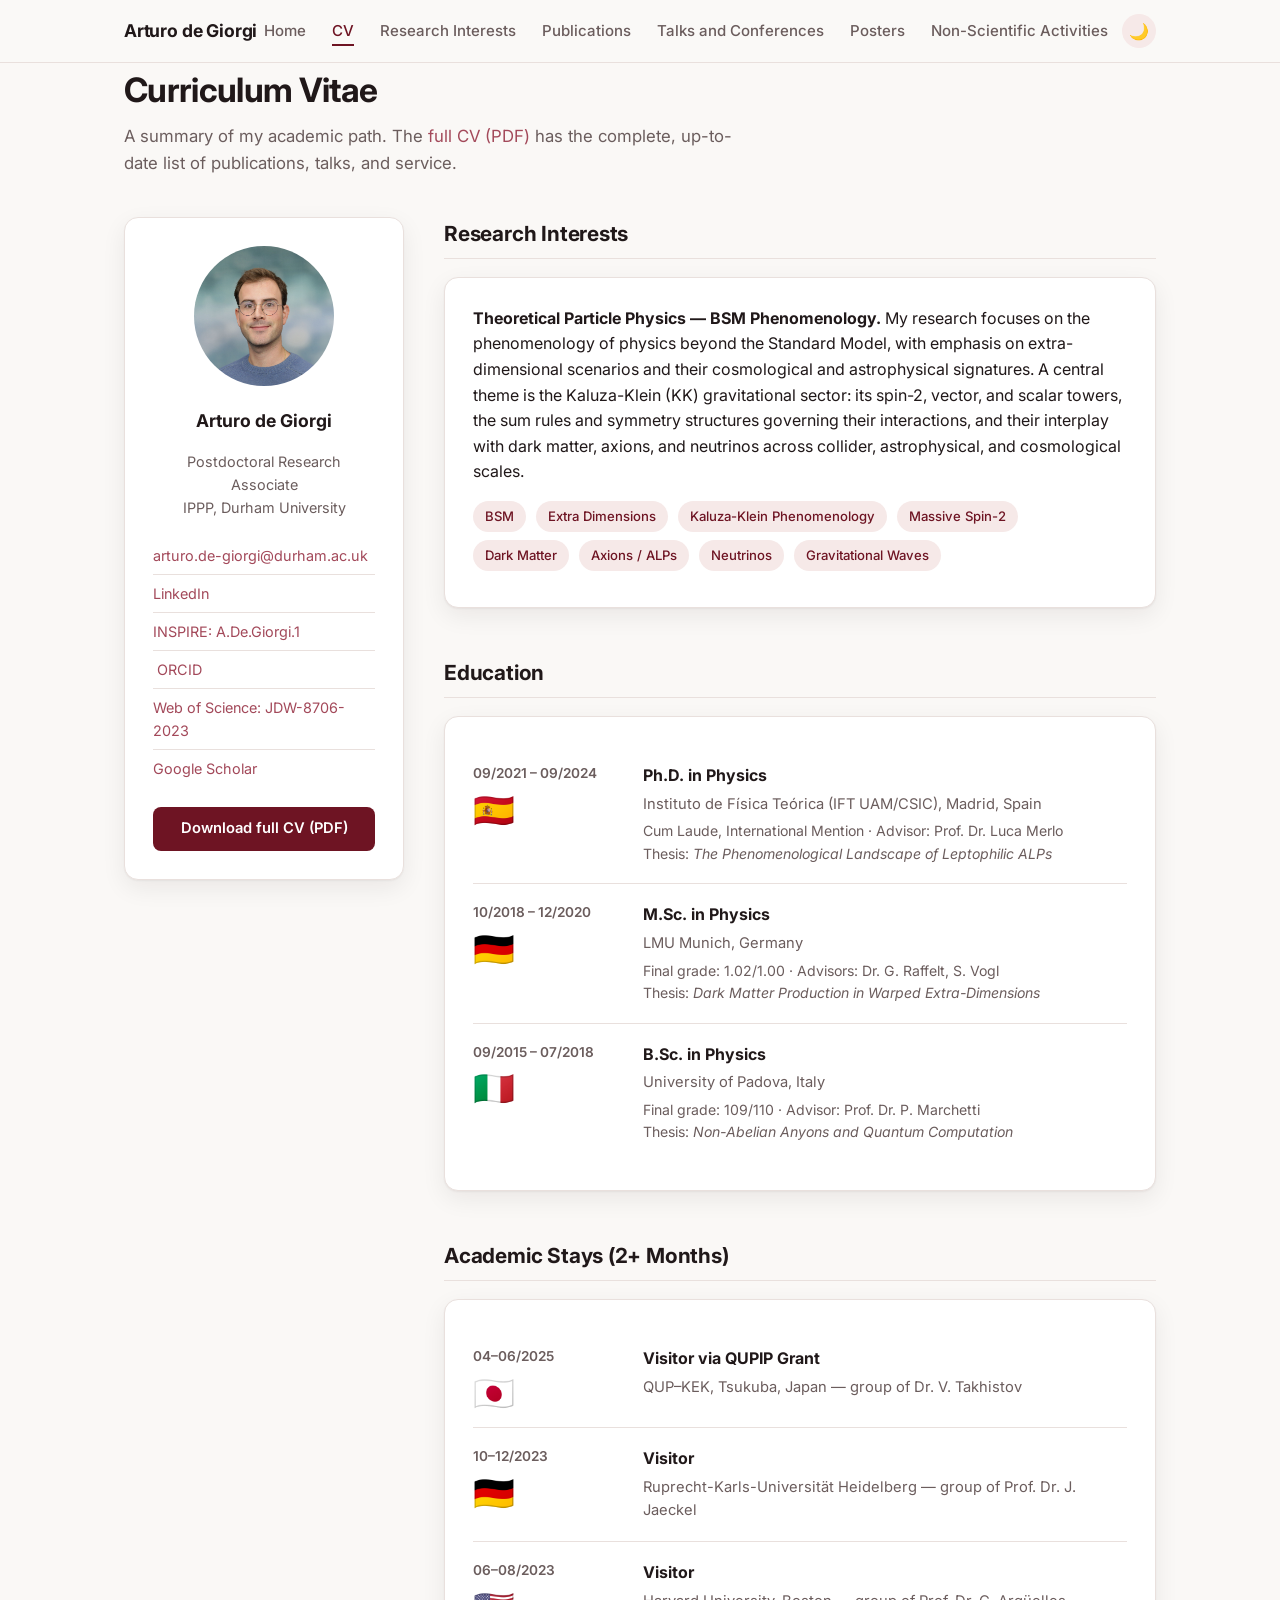
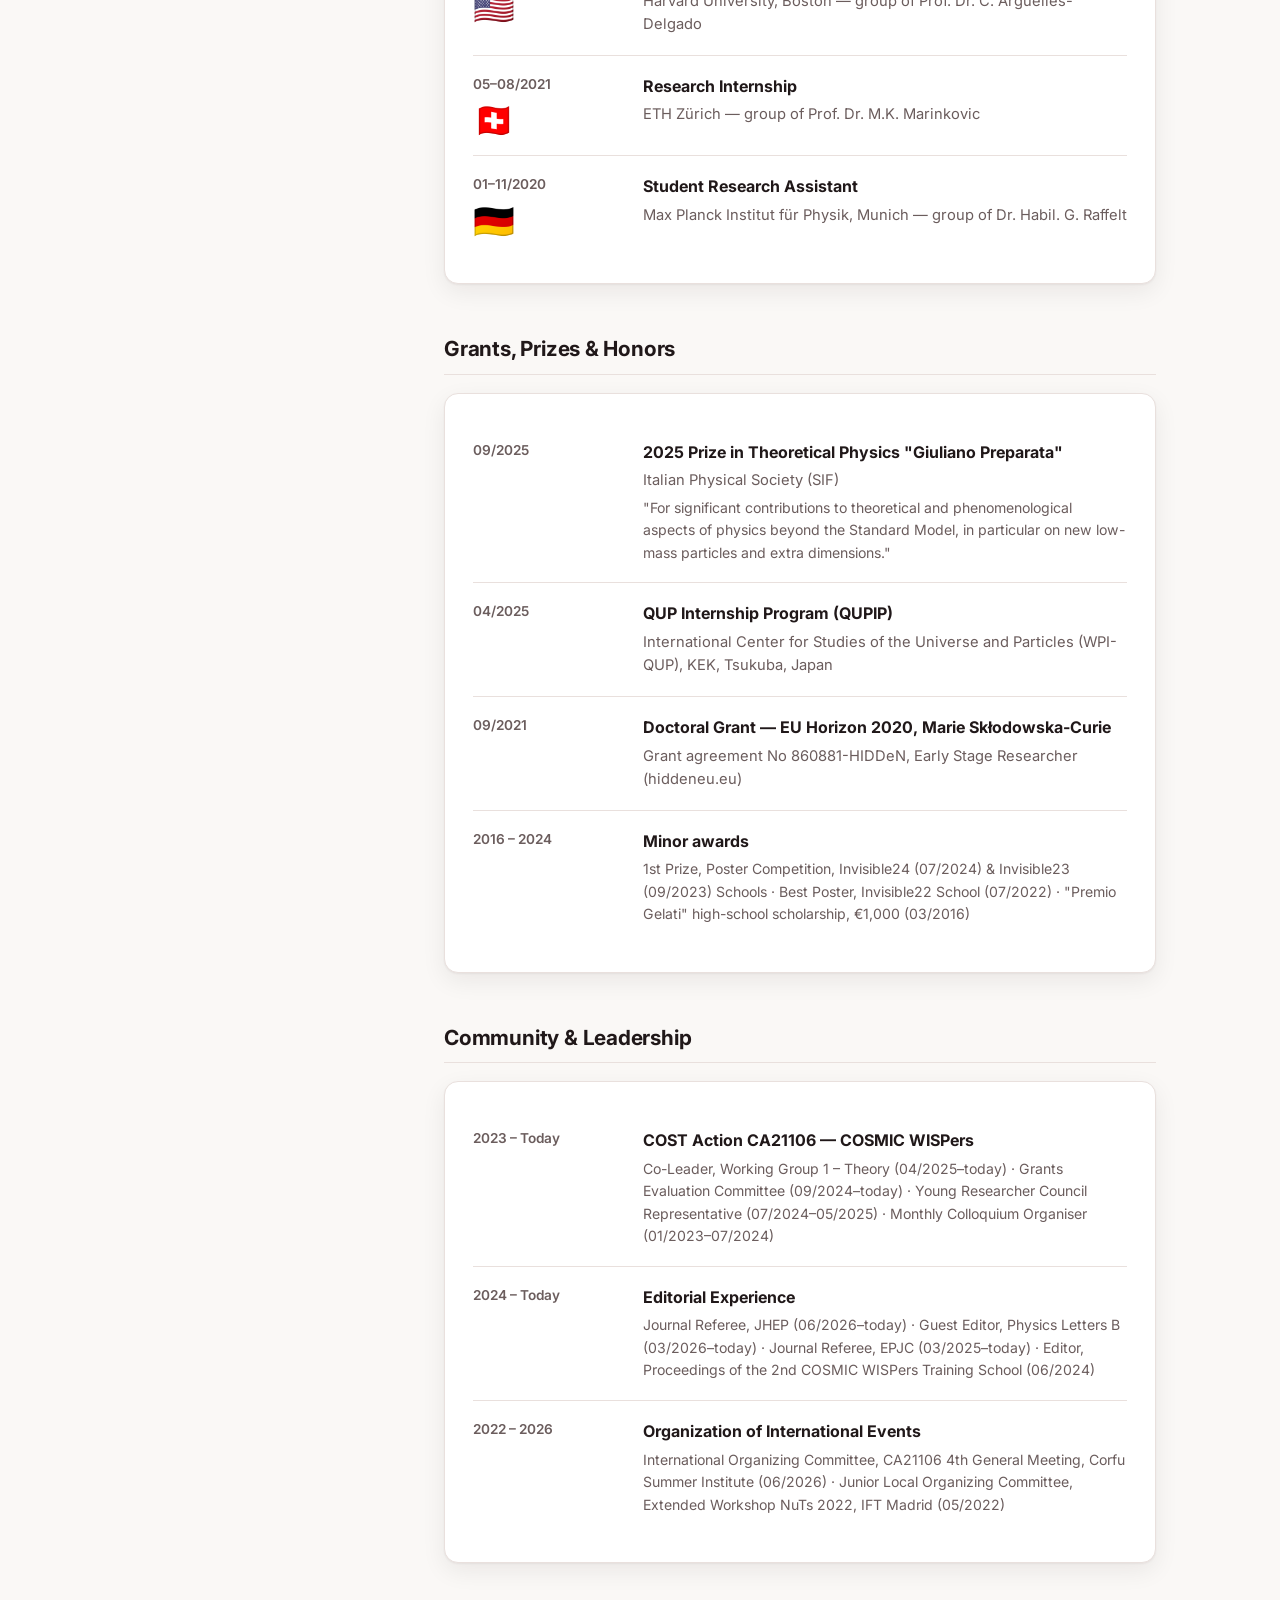
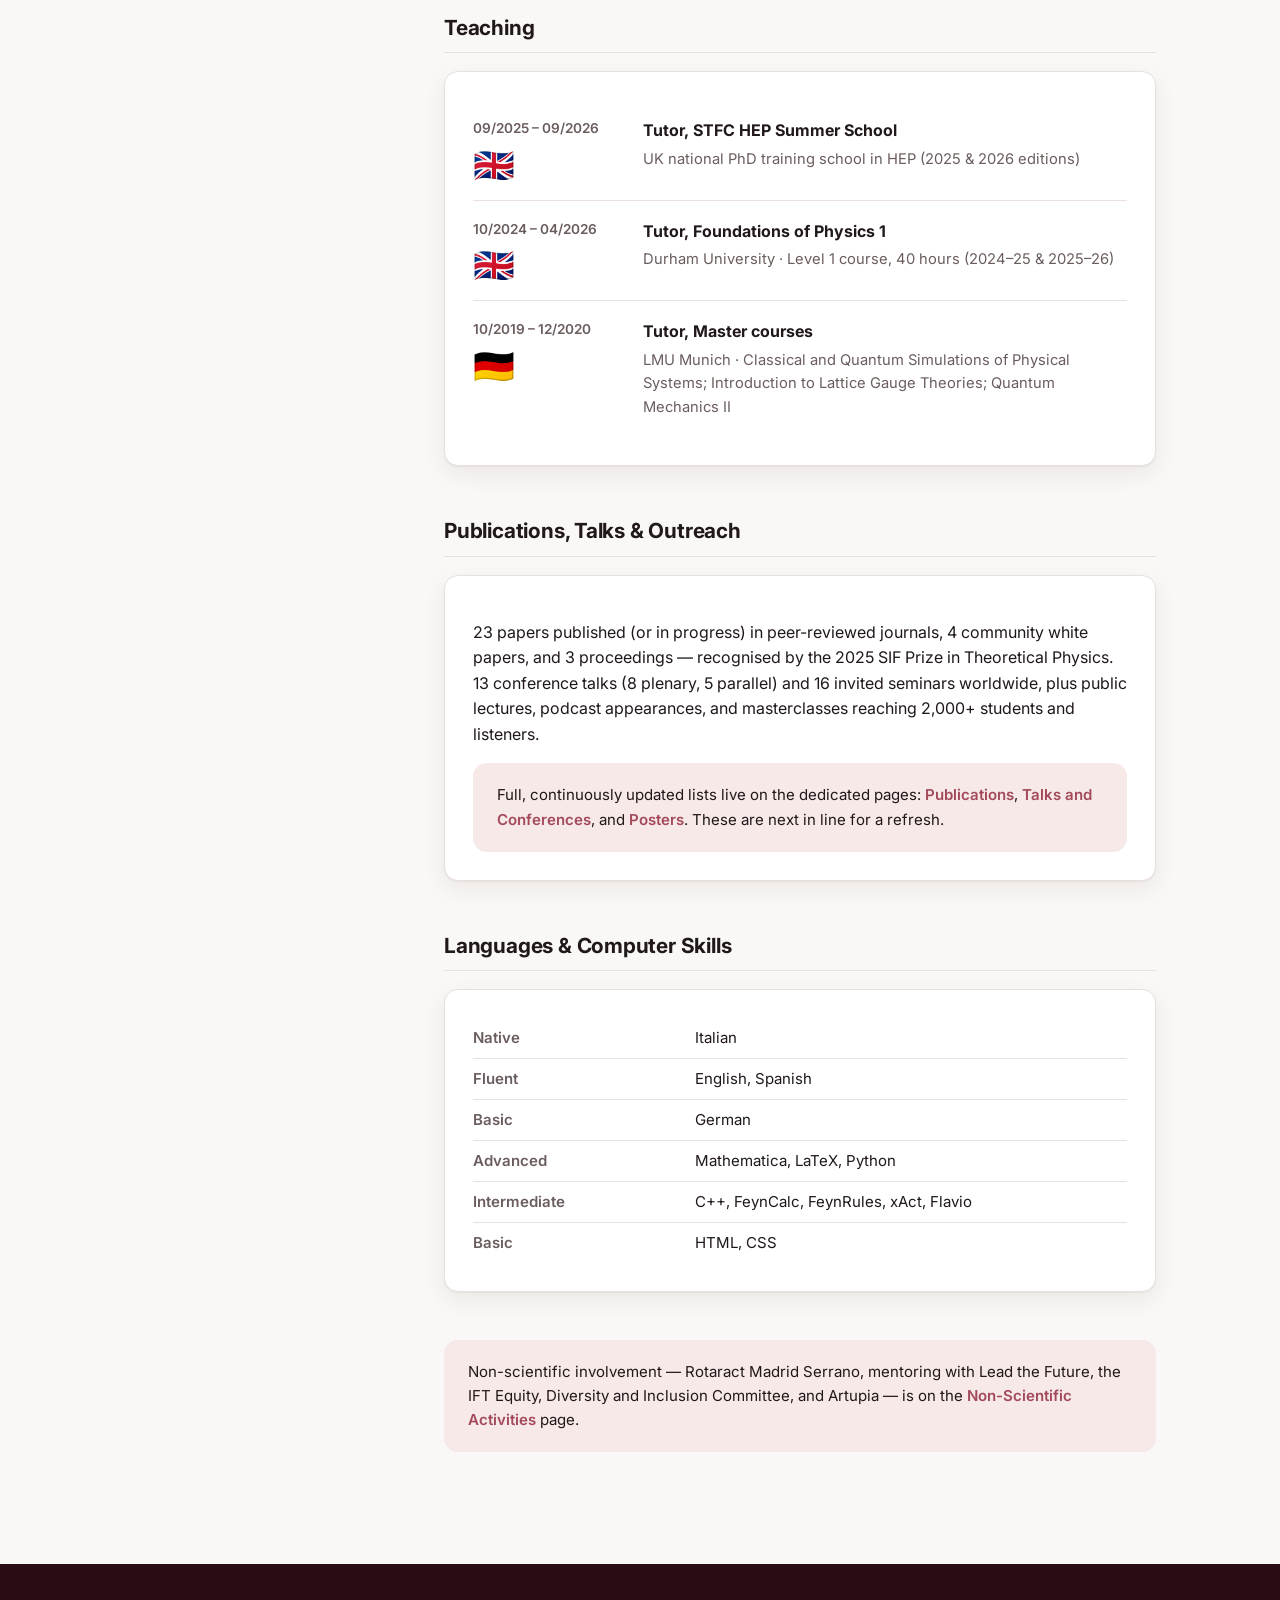
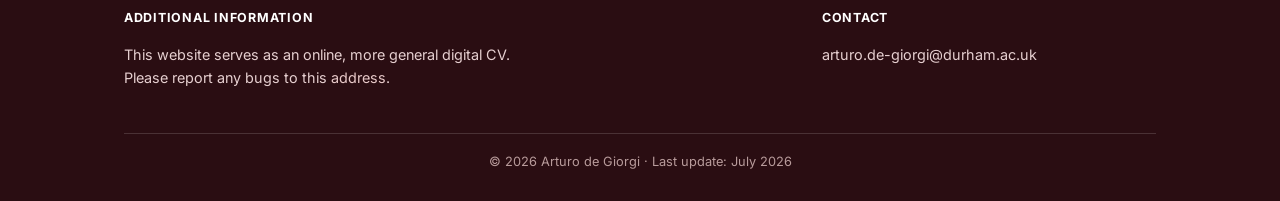
==== commit 77b1d316: "Author lists 2.1" ====
--- a/cv.html
+++ b/cv.html
@@ -231,7 +231,7 @@
 				<section class="section">
 					<h2 class="section-title">Publications, Talks &amp; Outreach</h2>
 					<div class="card">
-						<p class="prose" style="margin-bottom:16px;">21 papers published (or in progress) in peer-reviewed journals, 4 community white papers, and 3 proceedings — recognised by the 2025 SIF Prize in Theoretical Physics. 13 conference talks (8 plenary, 5 parallel) and 16 invited seminars worldwide, plus public lectures, podcast appearances, and masterclasses reaching 2,000+ students and listeners.</p>
+						<p class="prose" style="margin-bottom:16px;">23 papers published (or in progress) in peer-reviewed journals, 4 community white papers, and 3 proceedings — recognised by the 2025 SIF Prize in Theoretical Physics. 13 conference talks (8 plenary, 5 parallel) and 16 invited seminars worldwide, plus public lectures, podcast appearances, and masterclasses reaching 2,000+ students and listeners.</p>
 						<div class="callout">
 							Full, continuously updated lists live on the dedicated pages: <a href="./publications.html">Publications</a>, <a href="./talks.html">Talks and Conferences</a>, and <a href="./posters.html">Posters</a>. These are next in line for a refresh.
 						</div>
--- a/main.css
+++ b/main.css
@@ -251,6 +251,7 @@
   grid-template-columns: 220px 1fr;
   gap: 40px;
   align-items: start;
+  margin-top: 32px;
   margin-bottom: 56px;
 }
 
@@ -711,6 +712,10 @@
 .prose p:last-child {
   margin-bottom: 0;
 }
+.about-prose {
+  text-align: justify;
+  hyphens: auto;
+}
 
 /* ---------------- Footer ---------------- */
 .site-footer {
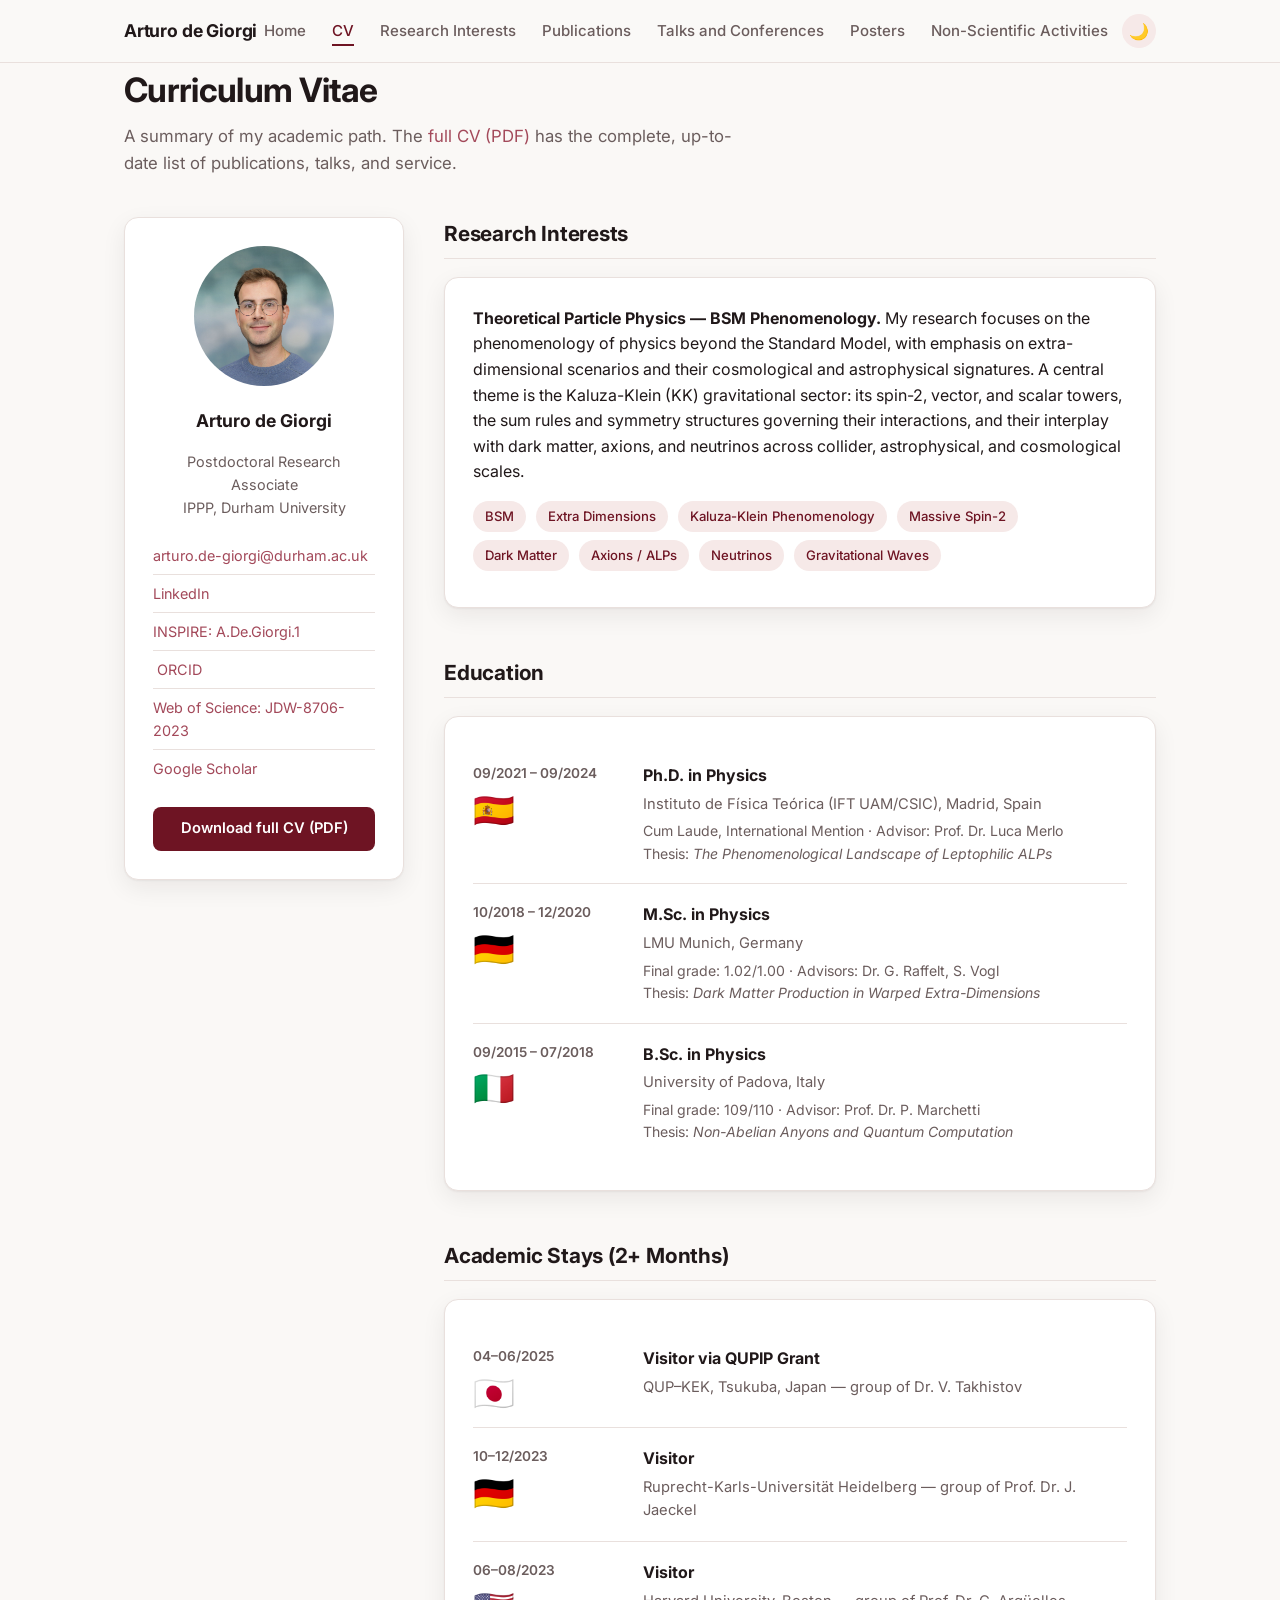
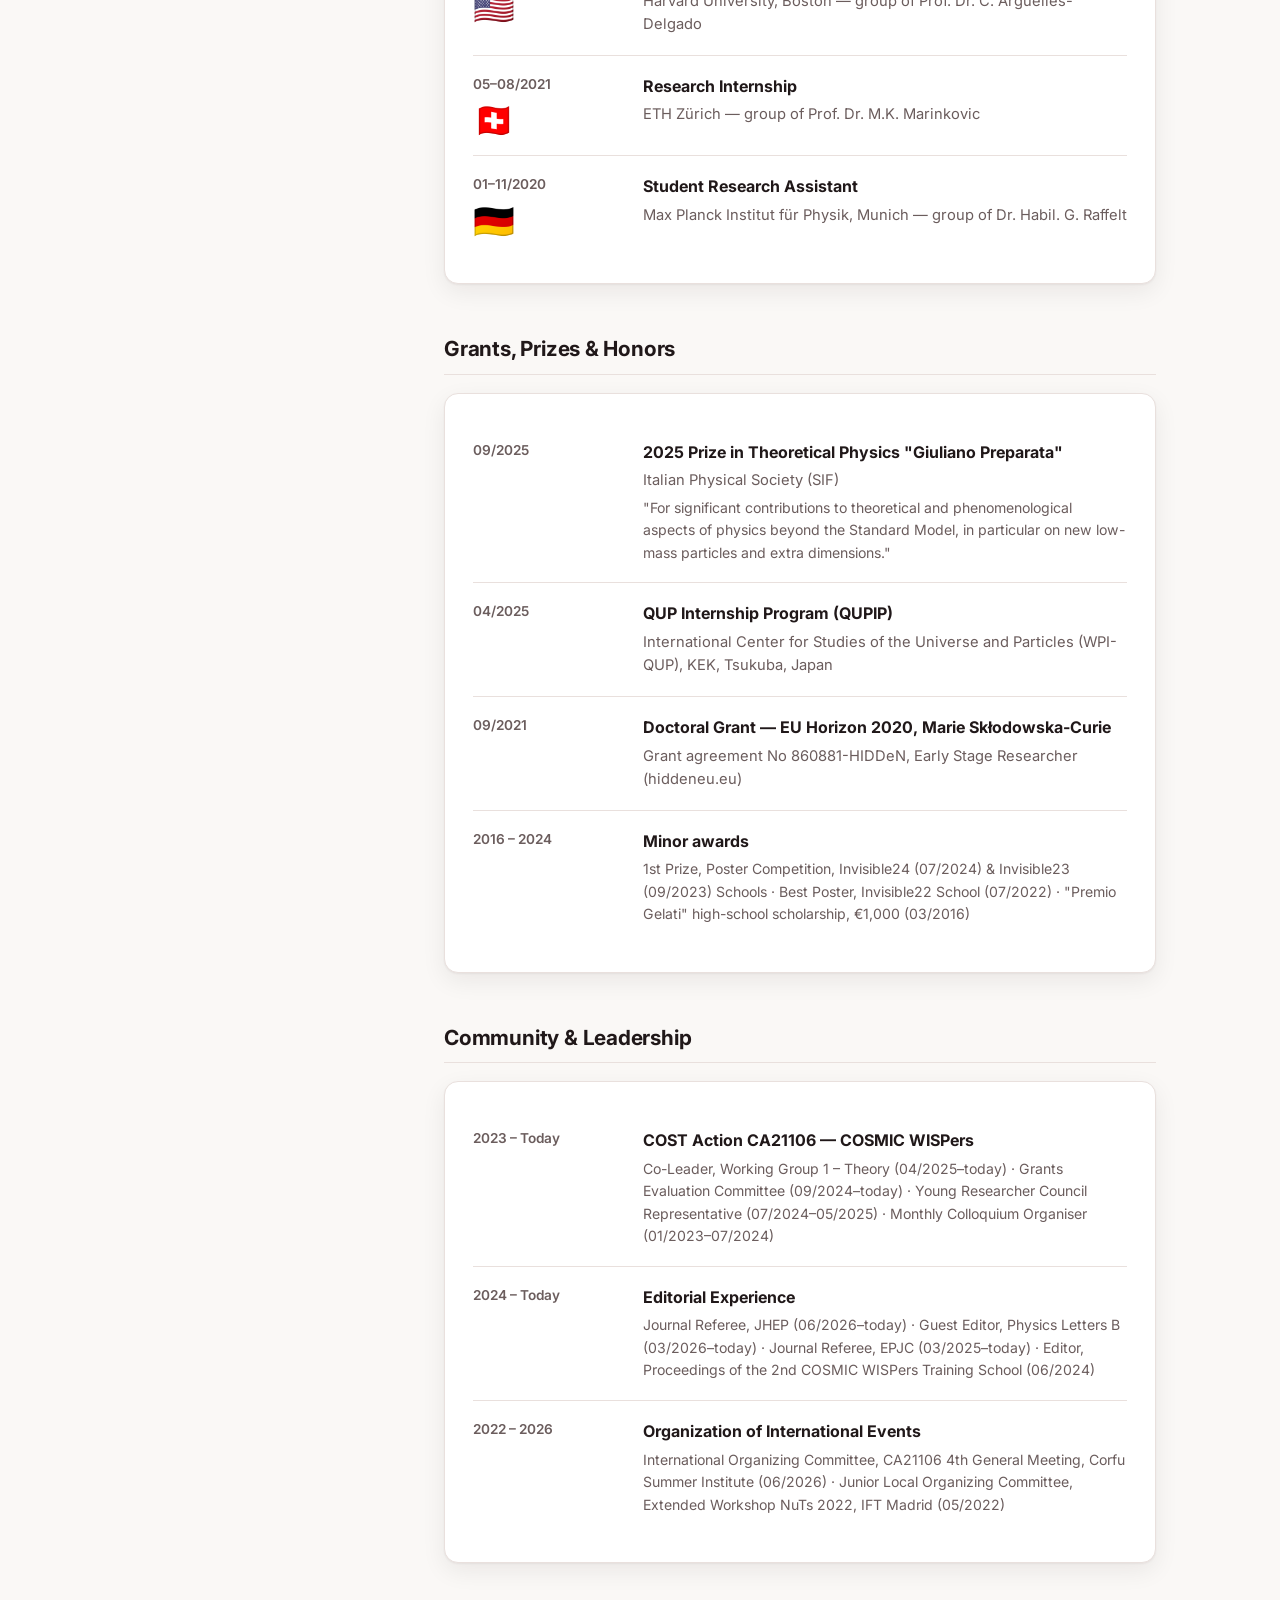
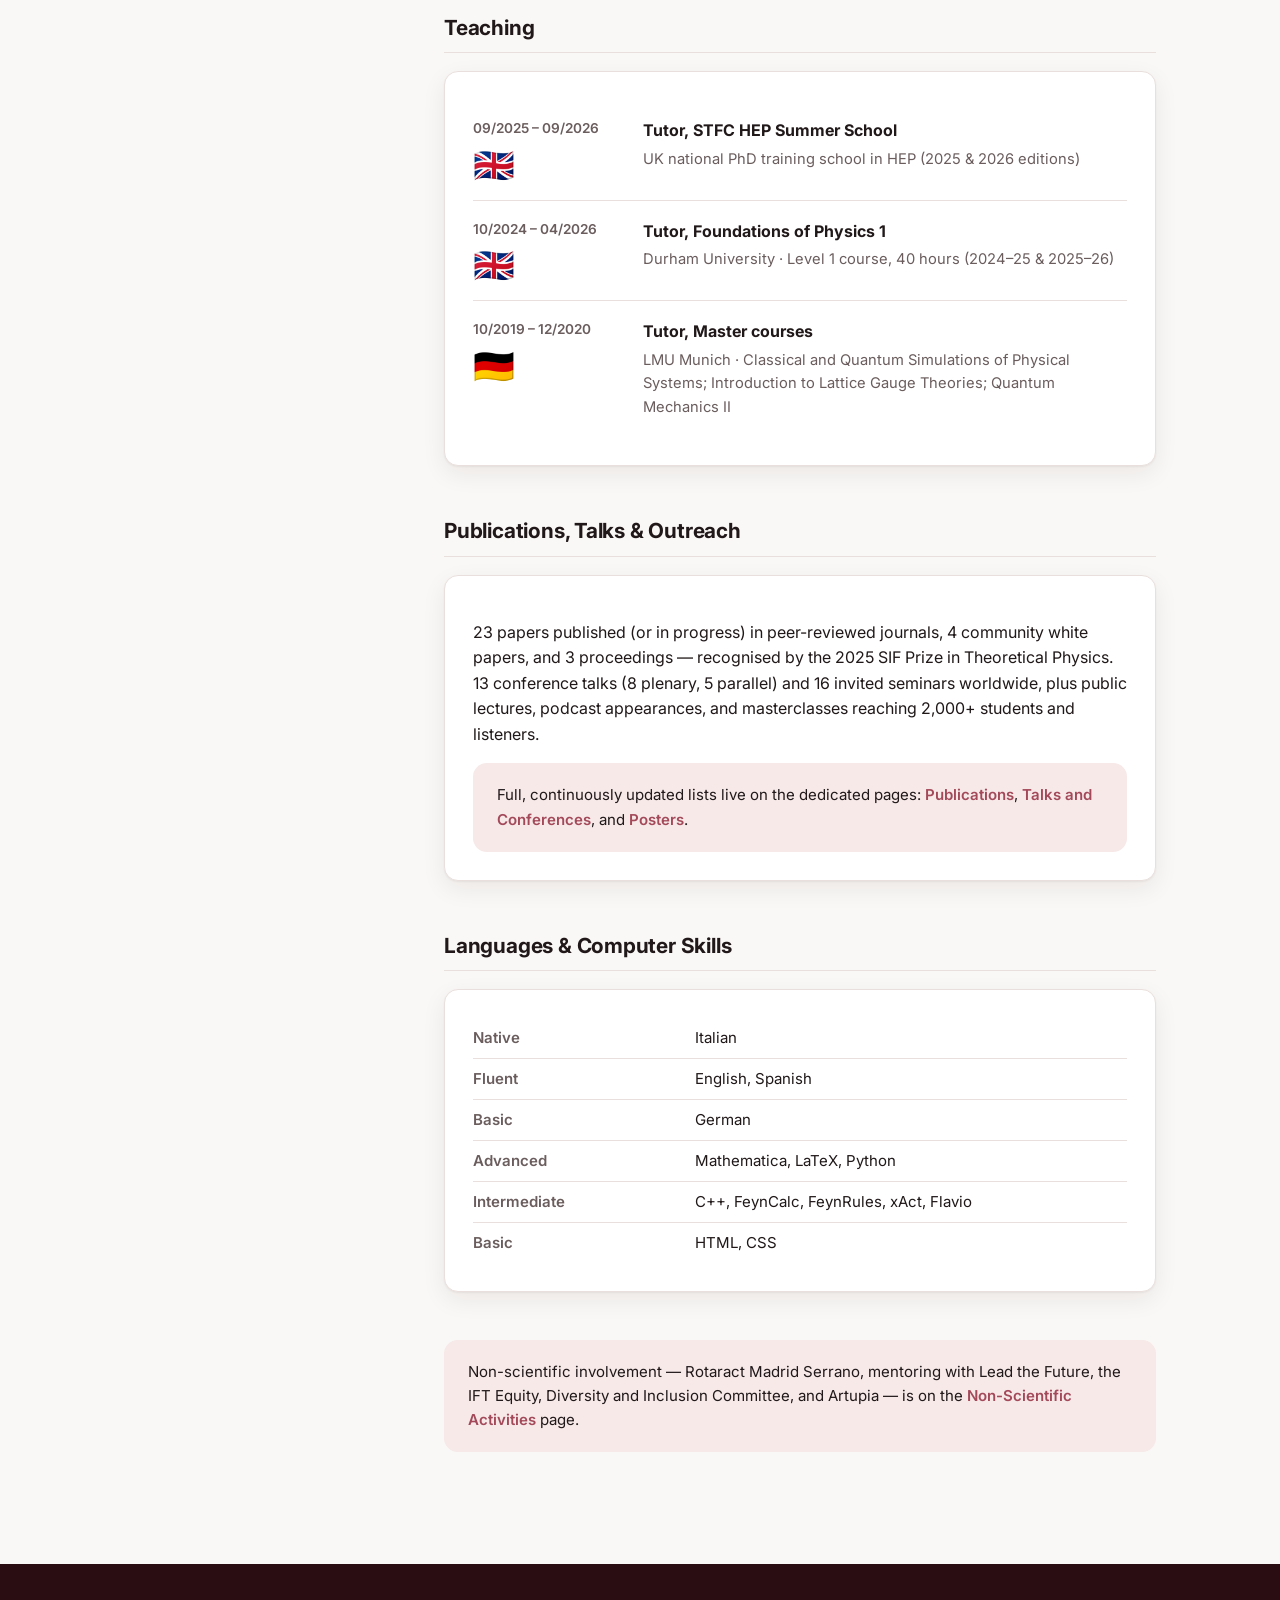
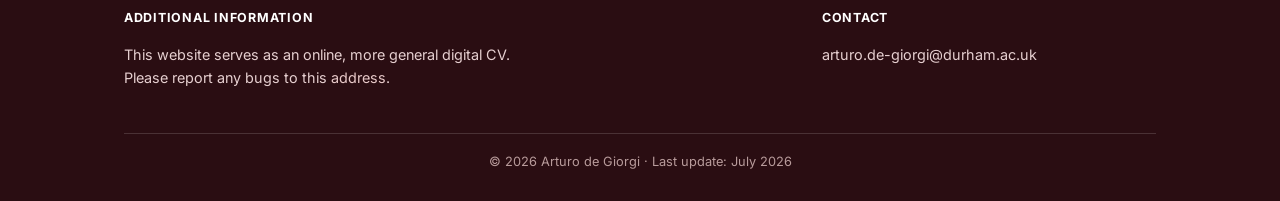
==== commit 7828c0bd: "V2.3" ====
--- a/cv.html
+++ b/cv.html
@@ -233,7 +233,7 @@
 					<div class="card">
 						<p class="prose" style="margin-bottom:16px;">23 papers published (or in progress) in peer-reviewed journals, 4 community white papers, and 3 proceedings — recognised by the 2025 SIF Prize in Theoretical Physics. 13 conference talks (8 plenary, 5 parallel) and 16 invited seminars worldwide, plus public lectures, podcast appearances, and masterclasses reaching 2,000+ students and listeners.</p>
 						<div class="callout">
-							Full, continuously updated lists live on the dedicated pages: <a href="./publications.html">Publications</a>, <a href="./talks.html">Talks and Conferences</a>, and <a href="./posters.html">Posters</a>. These are next in line for a refresh.
+							Full, continuously updated lists live on the dedicated pages: <a href="./publications.html">Publications</a>, <a href="./talks.html">Talks and Conferences</a>, and <a href="./posters.html">Posters</a>.
 						</div>
 					</div>
 				</section>
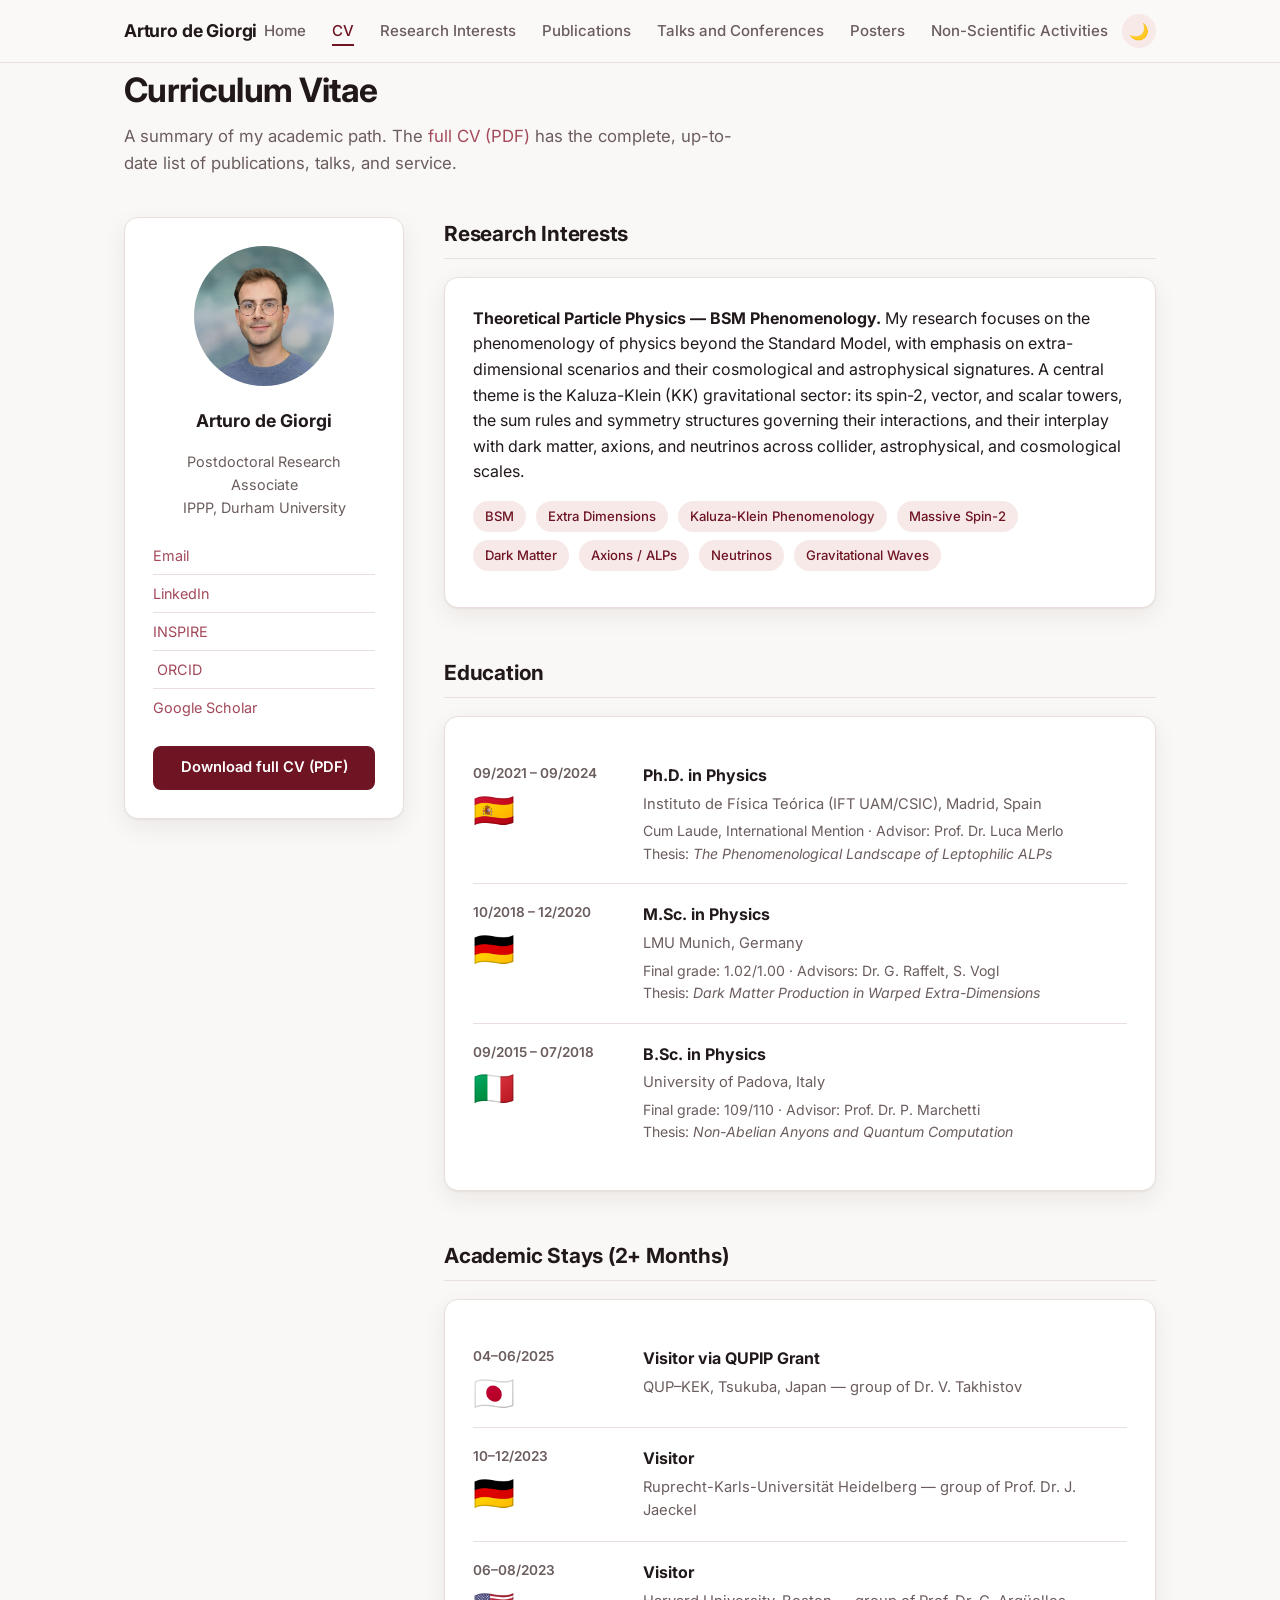
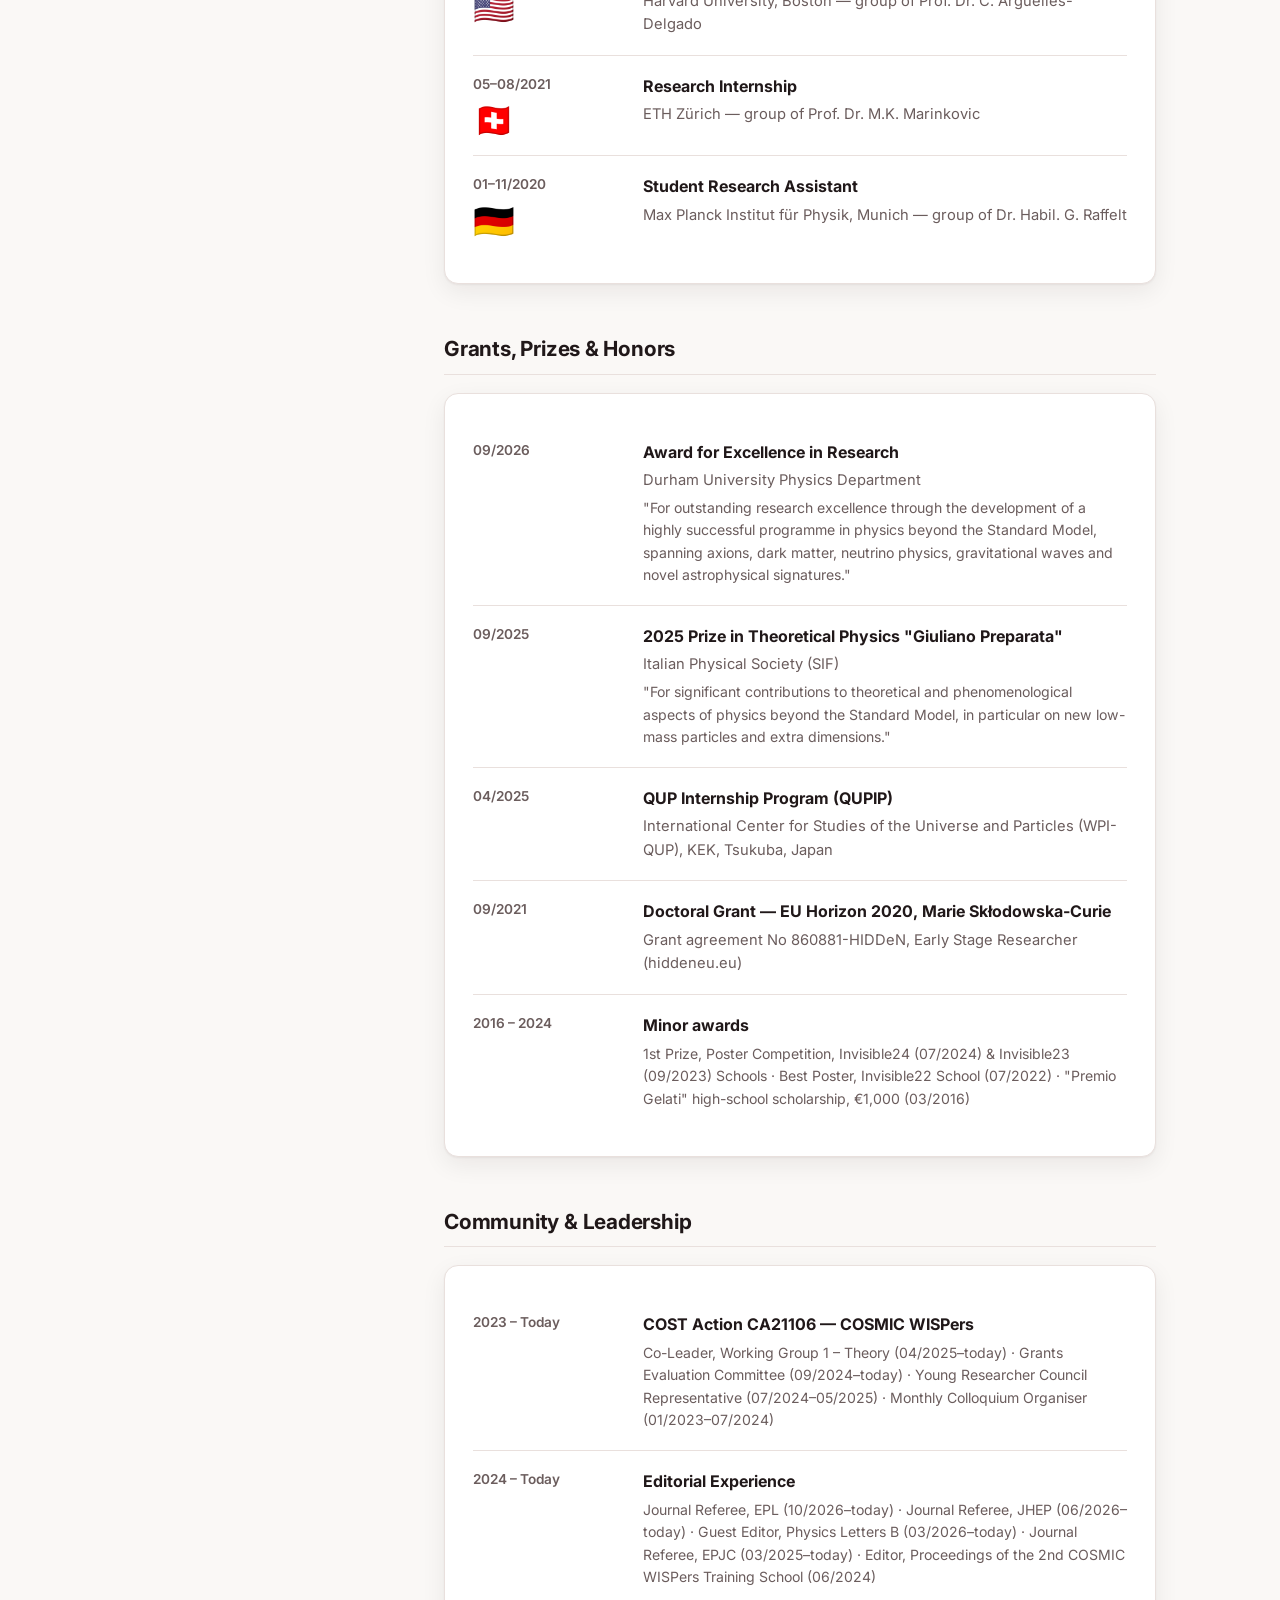
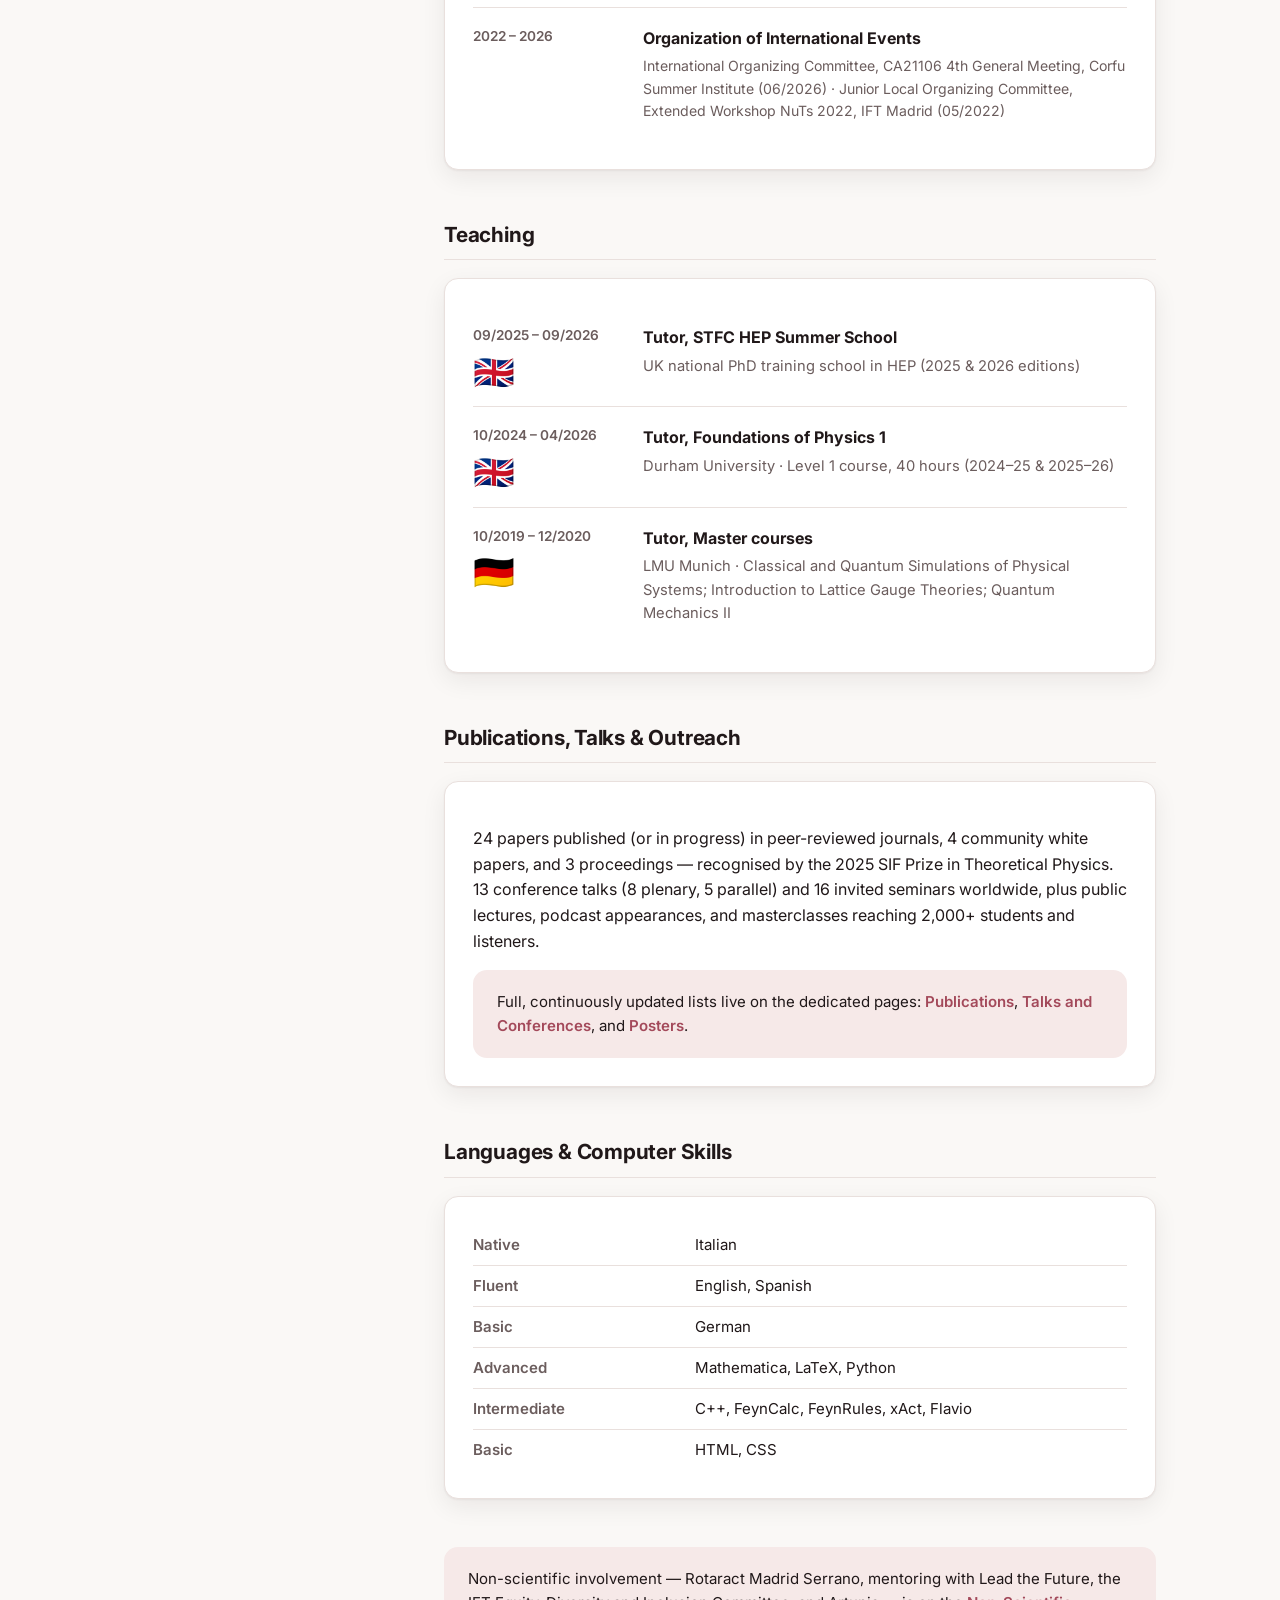
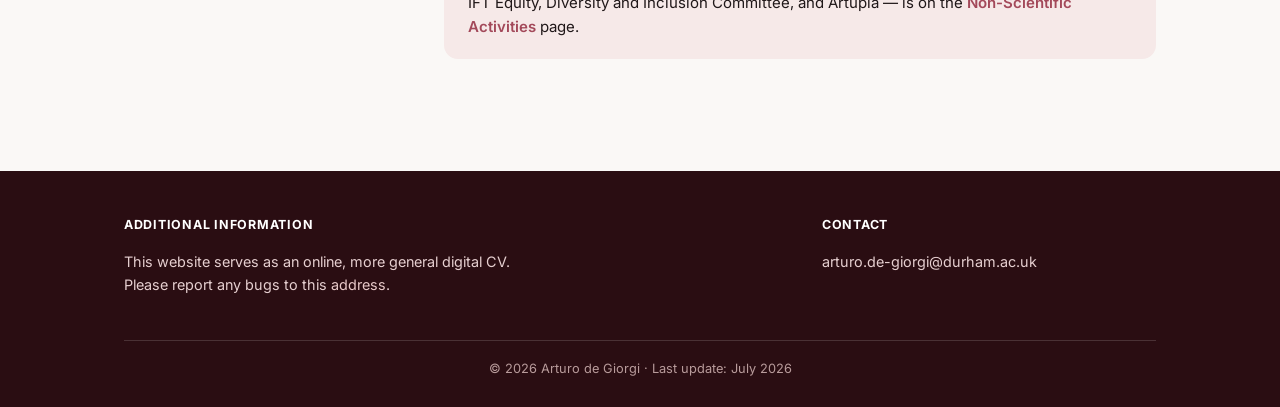
==== commit db6d94f4: "Update CV" ====
--- a/cv.html
+++ b/cv.html
@@ -68,11 +68,10 @@
 					<h3>Arturo de Giorgi</h3>
 					<p class="role">Postdoctoral Research Associate<br>IPPP, Durham University</p>
 					<ul class="cv-links">
-						<li><i class="fas fa-envelope" aria-hidden="true"></i> <a href="mailto:arturo.de-giorgi@durham.ac.uk">arturo.de-giorgi@durham.ac.uk</a></li>
+						<li><i class="fas fa-envelope" aria-hidden="true"></i> <a href="mailto:arturo.de-giorgi@durham.ac.uk">Email</a></li>
 						<li><i class="fab fa-linkedin-in" aria-hidden="true"></i> <a href="https://www.linkedin.com/in/arturo-de-giorgi-8a6711121/" target="_blank" rel="noopener">LinkedIn</a></li>
-						<li><i class="fas fa-seedling" aria-hidden="true"></i> <a href="https://inspirehep.net/authors/1838021" target="_blank" rel="noopener">INSPIRE: A.De.Giorgi.1</a></li>
+						<li><i class="fas fa-seedling" aria-hidden="true"></i> <a href="https://inspirehep.net/authors/1838021" target="_blank" rel="noopener">INSPIRE</a></li>
 						<li><img src="https://orcid.org/sites/default/files/images/orcid_16x16.png" alt="" style="width:1em;vertical-align:-1px;"> <a href="https://orcid.org/0000-0002-9260-5466" target="_blank" rel="noopener me">ORCID</a></li>
-						<li><a href="https://www.webofscience.com/wos/author/record/JDW-8706-2023" target="_blank" rel="noopener">Web of Science: JDW-8706-2023</a></li>
 						<li><i class="fas fa-graduation-cap" aria-hidden="true"></i> <a href="https://scholar.google.com/citations?user=iUJl0fgAAAAJ&hl=it&oi=ao" target="_blank" rel="noopener">Google Scholar</a></li>
 					</ul>
 					<a class="btn" href="./Files/CV_deGiorgi.pdf" target="_blank" rel="noopener" style="width:100%;">Download full CV (PDF)</a>
@@ -158,6 +157,14 @@
 					<h2 class="section-title">Grants, Prizes &amp; Honors</h2>
 					<div class="card">
 						<div class="entry">
+							<div class="entry-date">09/2026</div>
+							<div>
+								<p class="entry-title">Award for Excellence in Research</p>
+								<p class="entry-org">Durham University Physics Department</p>
+								<p class="entry-meta">"For outstanding research excellence through the development of a highly successful programme in physics beyond the Standard Model, spanning axions, dark matter, neutrino physics, gravitational waves and novel astrophysical signatures."</p>
+							</div>
+						</div>
+						<div class="entry">
 							<div class="entry-date">09/2025</div>
 							<div>
 								<p class="entry-title">2025 Prize in Theoretical Physics "Giuliano Preparata"</p>
@@ -197,7 +204,7 @@
 							<div class="entry-date">2024 – Today</div>
 							<div>
 								<p class="entry-title">Editorial Experience</p>
-								<p class="entry-meta">Journal Referee, JHEP (06/2026–today) · Guest Editor, Physics Letters B (03/2026–today) · Journal Referee, EPJC (03/2025–today) · Editor, Proceedings of the 2nd COSMIC WISPers Training School (06/2024)</p>
+								<p class="entry-meta">Journal Referee, EPL (10/2026–today) · Journal Referee, JHEP (06/2026–today) · Guest Editor, Physics Letters B (03/2026–today) · Journal Referee, EPJC (03/2025–today) · Editor, Proceedings of the 2nd COSMIC WISPers Training School (06/2024)</p>
 							</div>
 						</div>
 						<div class="entry">
@@ -231,7 +238,7 @@
 				<section class="section">
 					<h2 class="section-title">Publications, Talks &amp; Outreach</h2>
 					<div class="card">
-						<p class="prose" style="margin-bottom:16px;">23 papers published (or in progress) in peer-reviewed journals, 4 community white papers, and 3 proceedings — recognised by the 2025 SIF Prize in Theoretical Physics. 13 conference talks (8 plenary, 5 parallel) and 16 invited seminars worldwide, plus public lectures, podcast appearances, and masterclasses reaching 2,000+ students and listeners.</p>
+						<p class="prose" style="margin-bottom:16px;">24 papers published (or in progress) in peer-reviewed journals, 4 community white papers, and 3 proceedings — recognised by the 2025 SIF Prize in Theoretical Physics. 13 conference talks (8 plenary, 5 parallel) and 16 invited seminars worldwide, plus public lectures, podcast appearances, and masterclasses reaching 2,000+ students and listeners.</p>
 						<div class="callout">
 							Full, continuously updated lists live on the dedicated pages: <a href="./publications.html">Publications</a>, <a href="./talks.html">Talks and Conferences</a>, and <a href="./posters.html">Posters</a>.
 						</div>
--- a/main.css
+++ b/main.css
@@ -603,6 +603,33 @@
   border-bottom: none;
 }
 
+.topic-filter {
+  display: flex;
+  flex-wrap: wrap;
+  gap: 8px;
+  margin: 0 0 16px;
+}
+.topic-pill {
+  font: inherit;
+  font-size: 0.82rem;
+  padding: 6px 14px;
+  border-radius: 999px;
+  border: 1px solid var(--border);
+  background: var(--surface);
+  color: var(--text-muted);
+  cursor: pointer;
+  transition: background 0.15s ease, color 0.15s ease, border-color 0.15s ease;
+}
+.topic-pill:hover {
+  border-color: var(--accent-2);
+  color: var(--text);
+}
+.topic-pill.active {
+  background: var(--accent);
+  border-color: var(--accent);
+  color: #fff;
+}
+
 @media (max-width: 900px) {
   .cv-layout {
     grid-template-columns: 1fr;
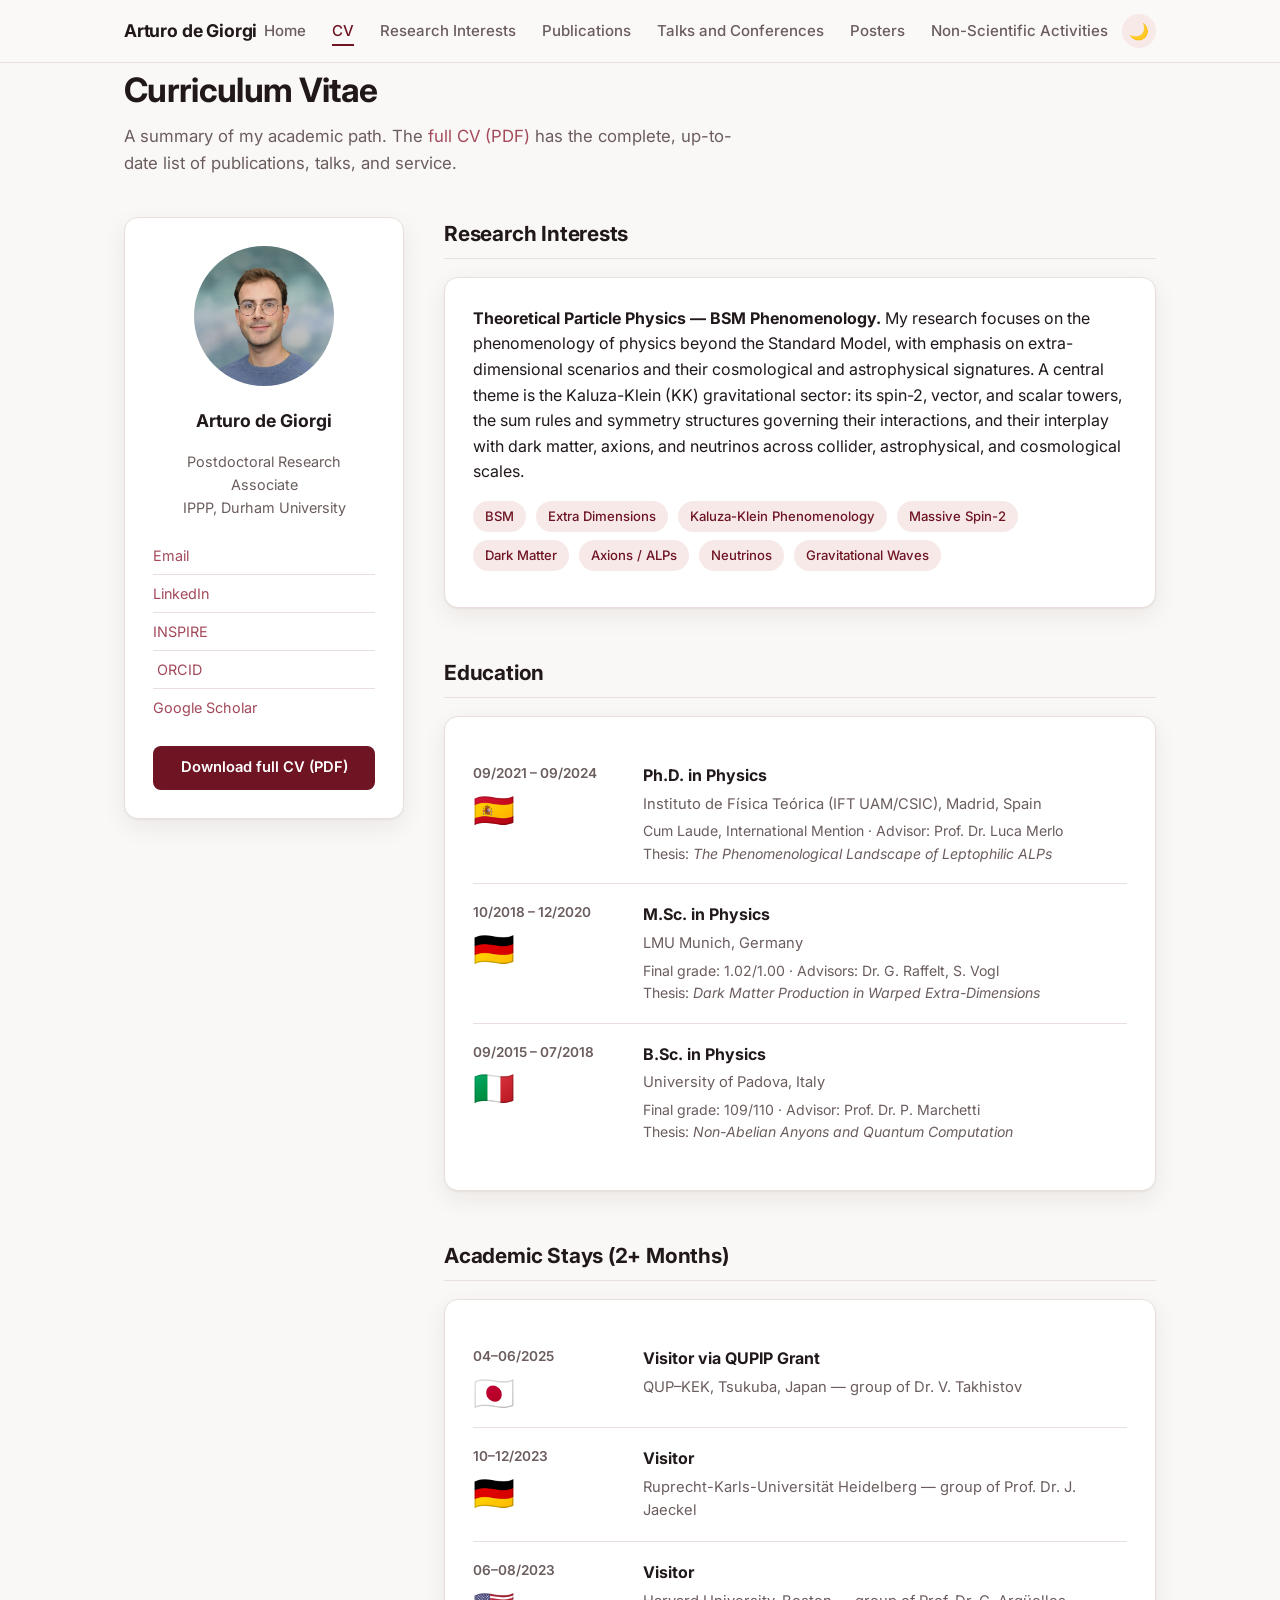
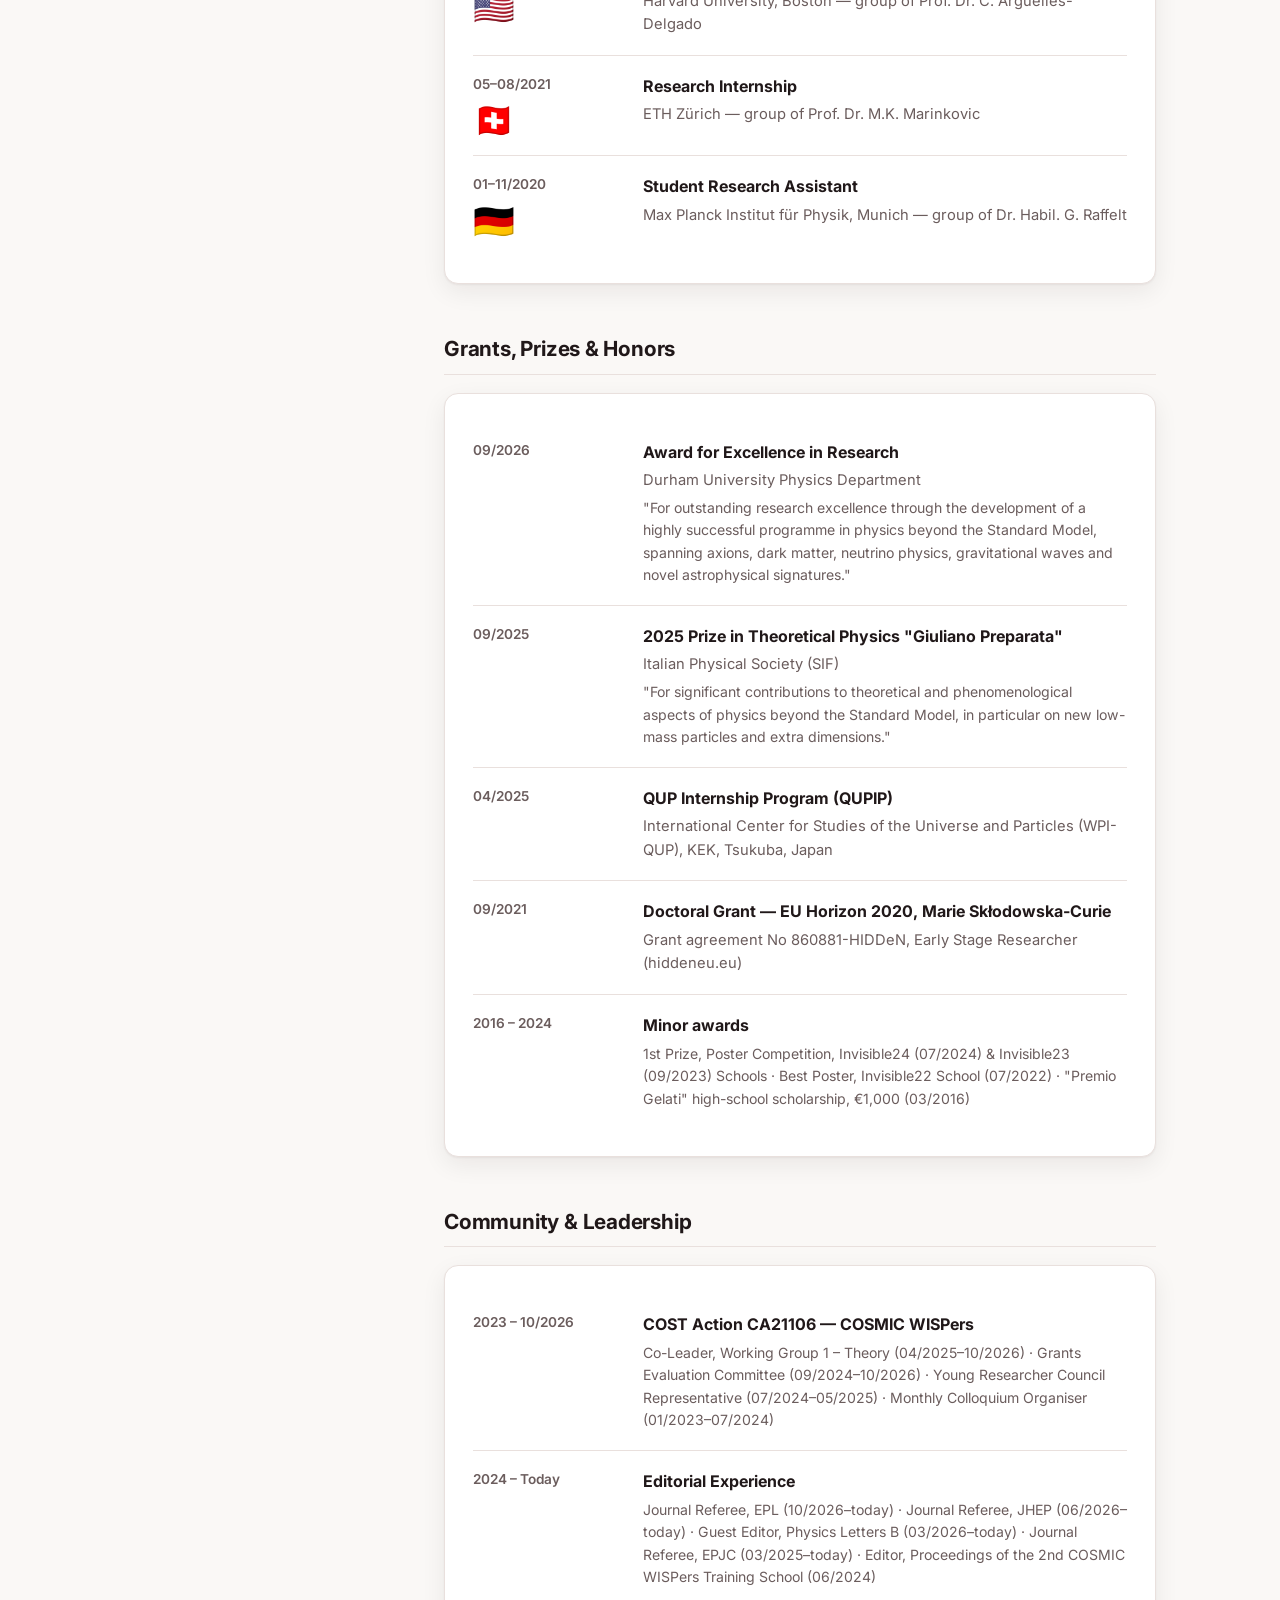
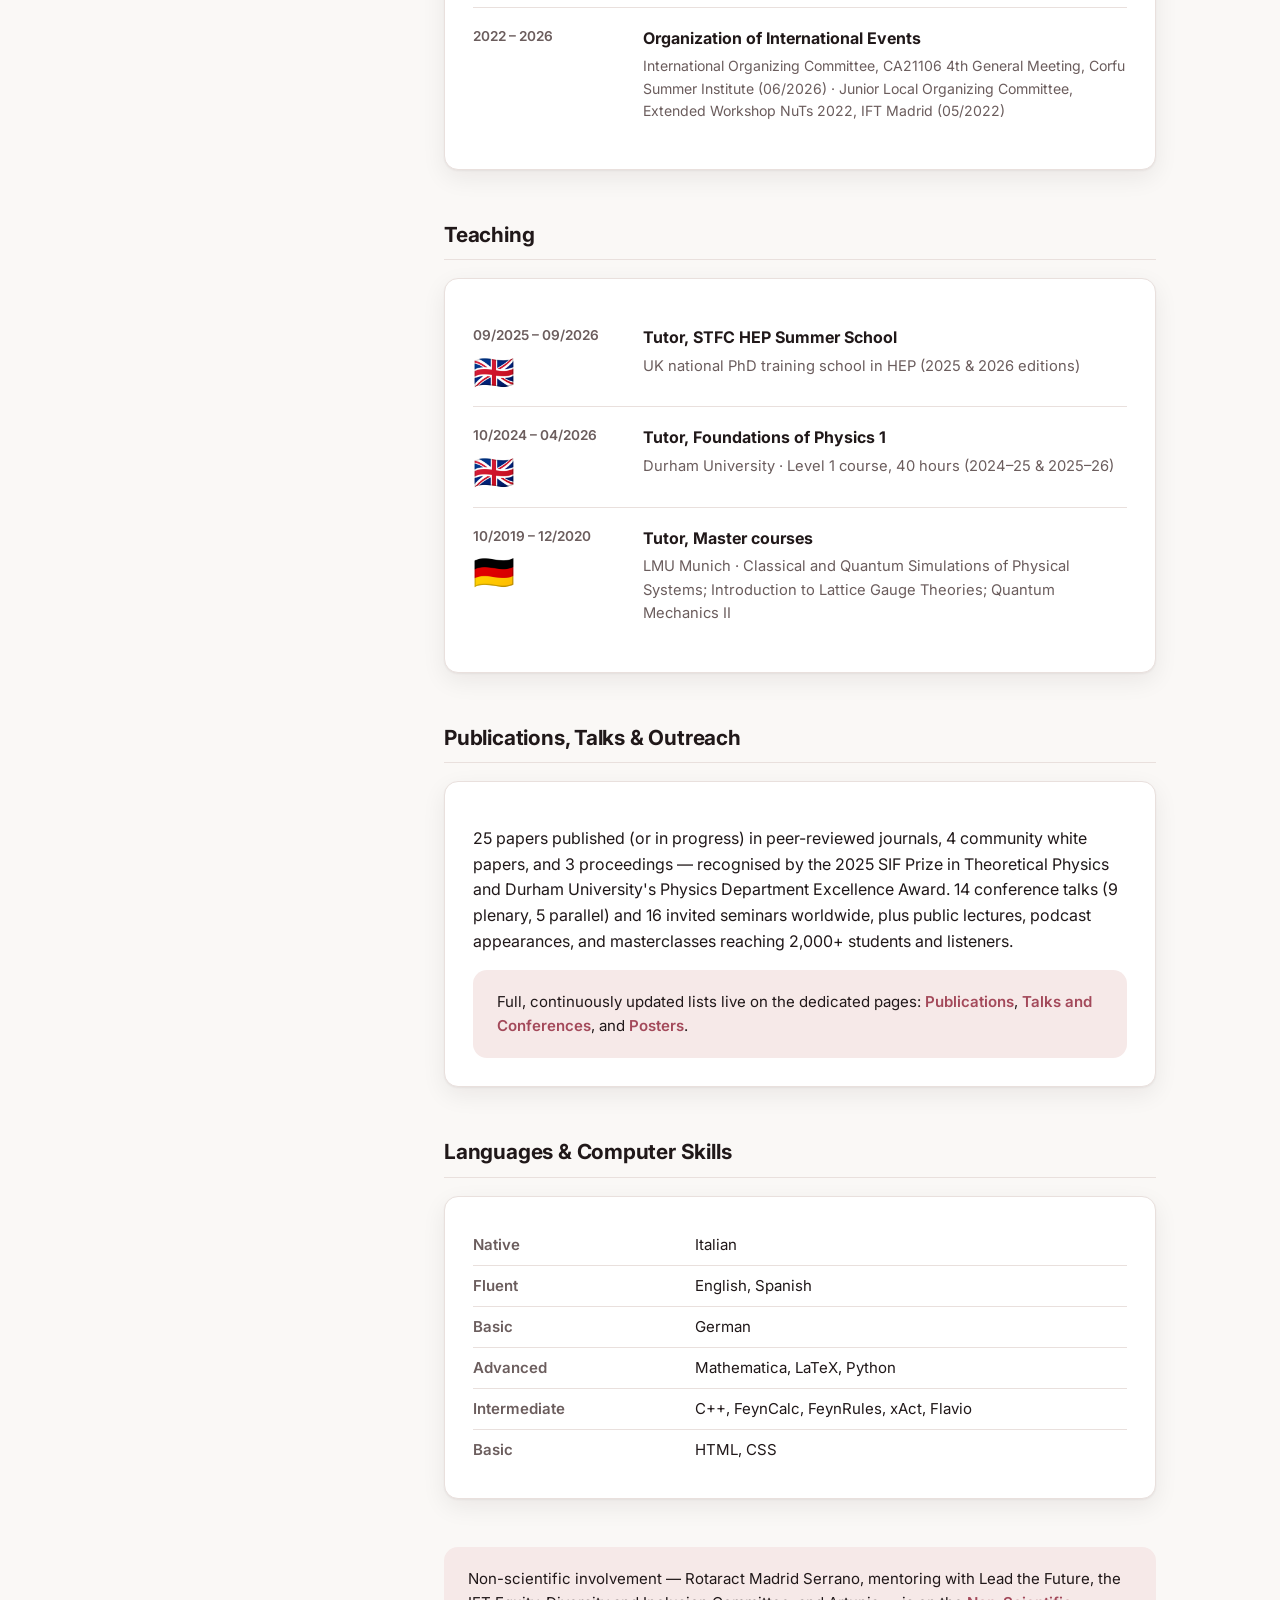
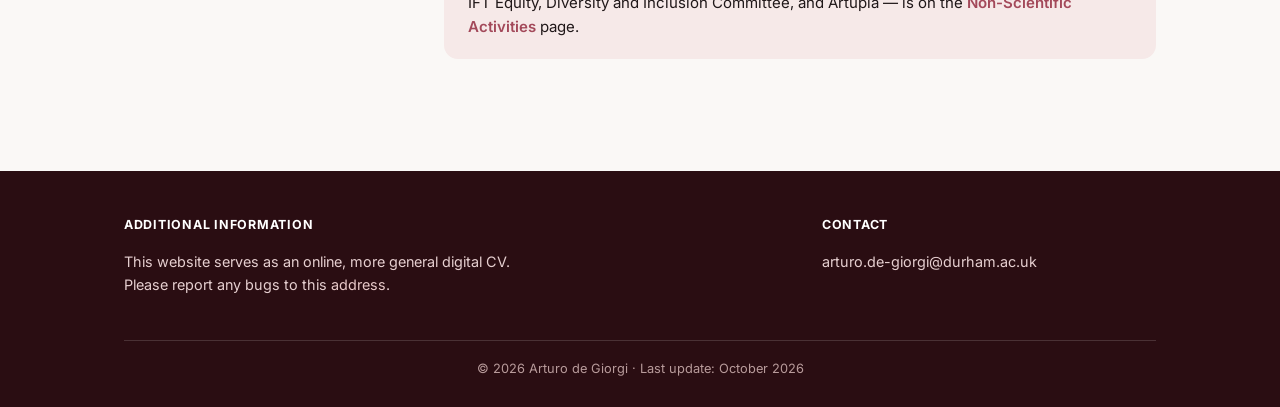
==== commit 4df2a89b: "Add files via upload Update CV and related" ====
--- a/cv.html
+++ b/cv.html
@@ -194,10 +194,10 @@
 					<h2 class="section-title">Community &amp; Leadership</h2>
 					<div class="card">
 						<div class="entry">
-							<div class="entry-date">2023 – Today</div>
+							<div class="entry-date">2023 – 10/2026</div>
 							<div>
 								<p class="entry-title">COST Action CA21106 — COSMIC WISPers</p>
-								<p class="entry-meta">Co-Leader, Working Group 1 – Theory (04/2025–today) · Grants Evaluation Committee (09/2024–today) · Young Researcher Council Representative (07/2024–05/2025) · Monthly Colloquium Organiser (01/2023–07/2024)</p>
+								<p class="entry-meta">Co-Leader, Working Group 1 – Theory (04/2025–10/2026) · Grants Evaluation Committee (09/2024–10/2026) · Young Researcher Council Representative (07/2024–05/2025) · Monthly Colloquium Organiser (01/2023–07/2024)</p>
 							</div>
 						</div>
 						<div class="entry">
@@ -238,7 +238,7 @@
 				<section class="section">
 					<h2 class="section-title">Publications, Talks &amp; Outreach</h2>
 					<div class="card">
-						<p class="prose" style="margin-bottom:16px;">24 papers published (or in progress) in peer-reviewed journals, 4 community white papers, and 3 proceedings — recognised by the 2025 SIF Prize in Theoretical Physics. 13 conference talks (8 plenary, 5 parallel) and 16 invited seminars worldwide, plus public lectures, podcast appearances, and masterclasses reaching 2,000+ students and listeners.</p>
+						<p class="prose" style="margin-bottom:16px;">25 papers published (or in progress) in peer-reviewed journals, 4 community white papers, and 3 proceedings — recognised by the 2025 SIF Prize in Theoretical Physics and Durham University's Physics Department Excellence Award. 14 conference talks (9 plenary, 5 parallel) and 16 invited seminars worldwide, plus public lectures, podcast appearances, and masterclasses reaching 2,000+ students and listeners.</p>
 						<div class="callout">
 							Full, continuously updated lists live on the dedicated pages: <a href="./publications.html">Publications</a>, <a href="./talks.html">Talks and Conferences</a>, and <a href="./posters.html">Posters</a>.
 						</div>
@@ -281,7 +281,7 @@
 				</div>
 			</div>
 			<div class="footer-bottom">
-				© 2026 Arturo de Giorgi · Last update: July 2026
+				© 2026 Arturo de Giorgi · Last update: October 2026
 			</div>
 		</div>
 	</footer>
